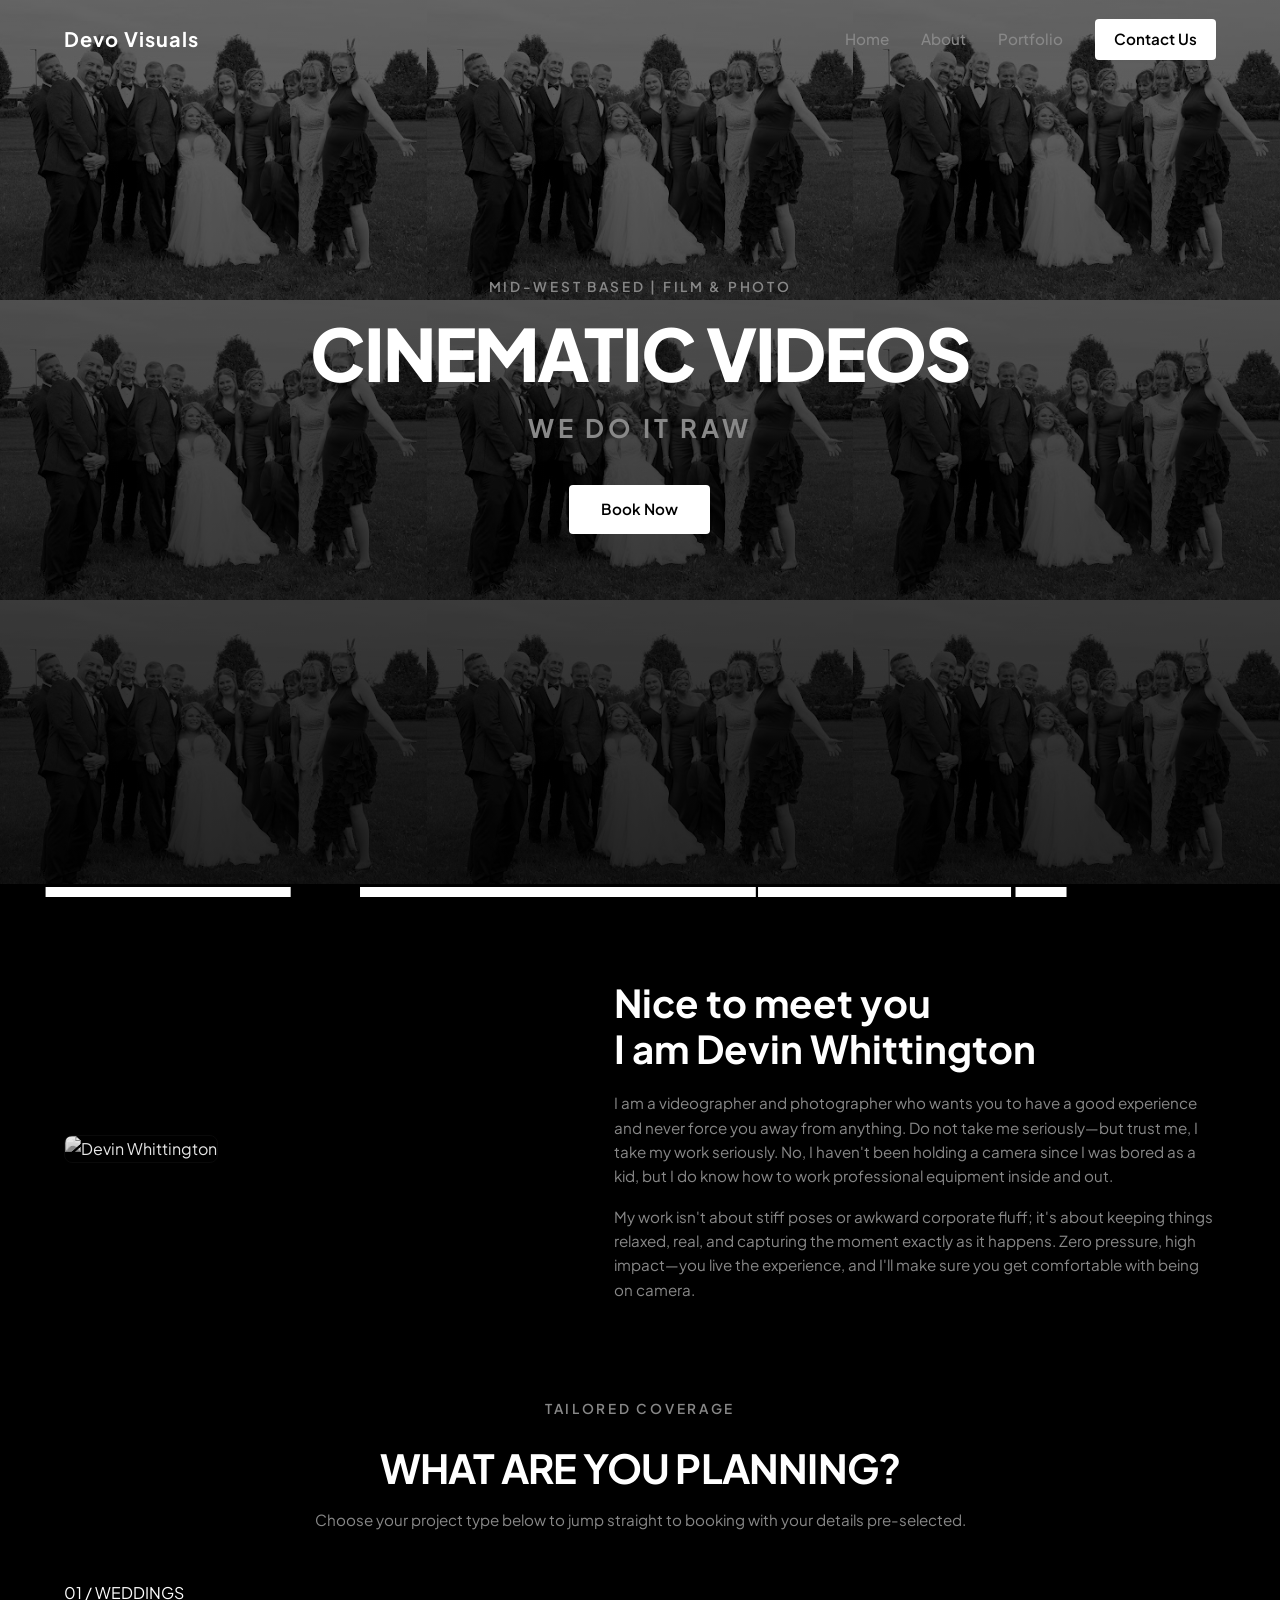
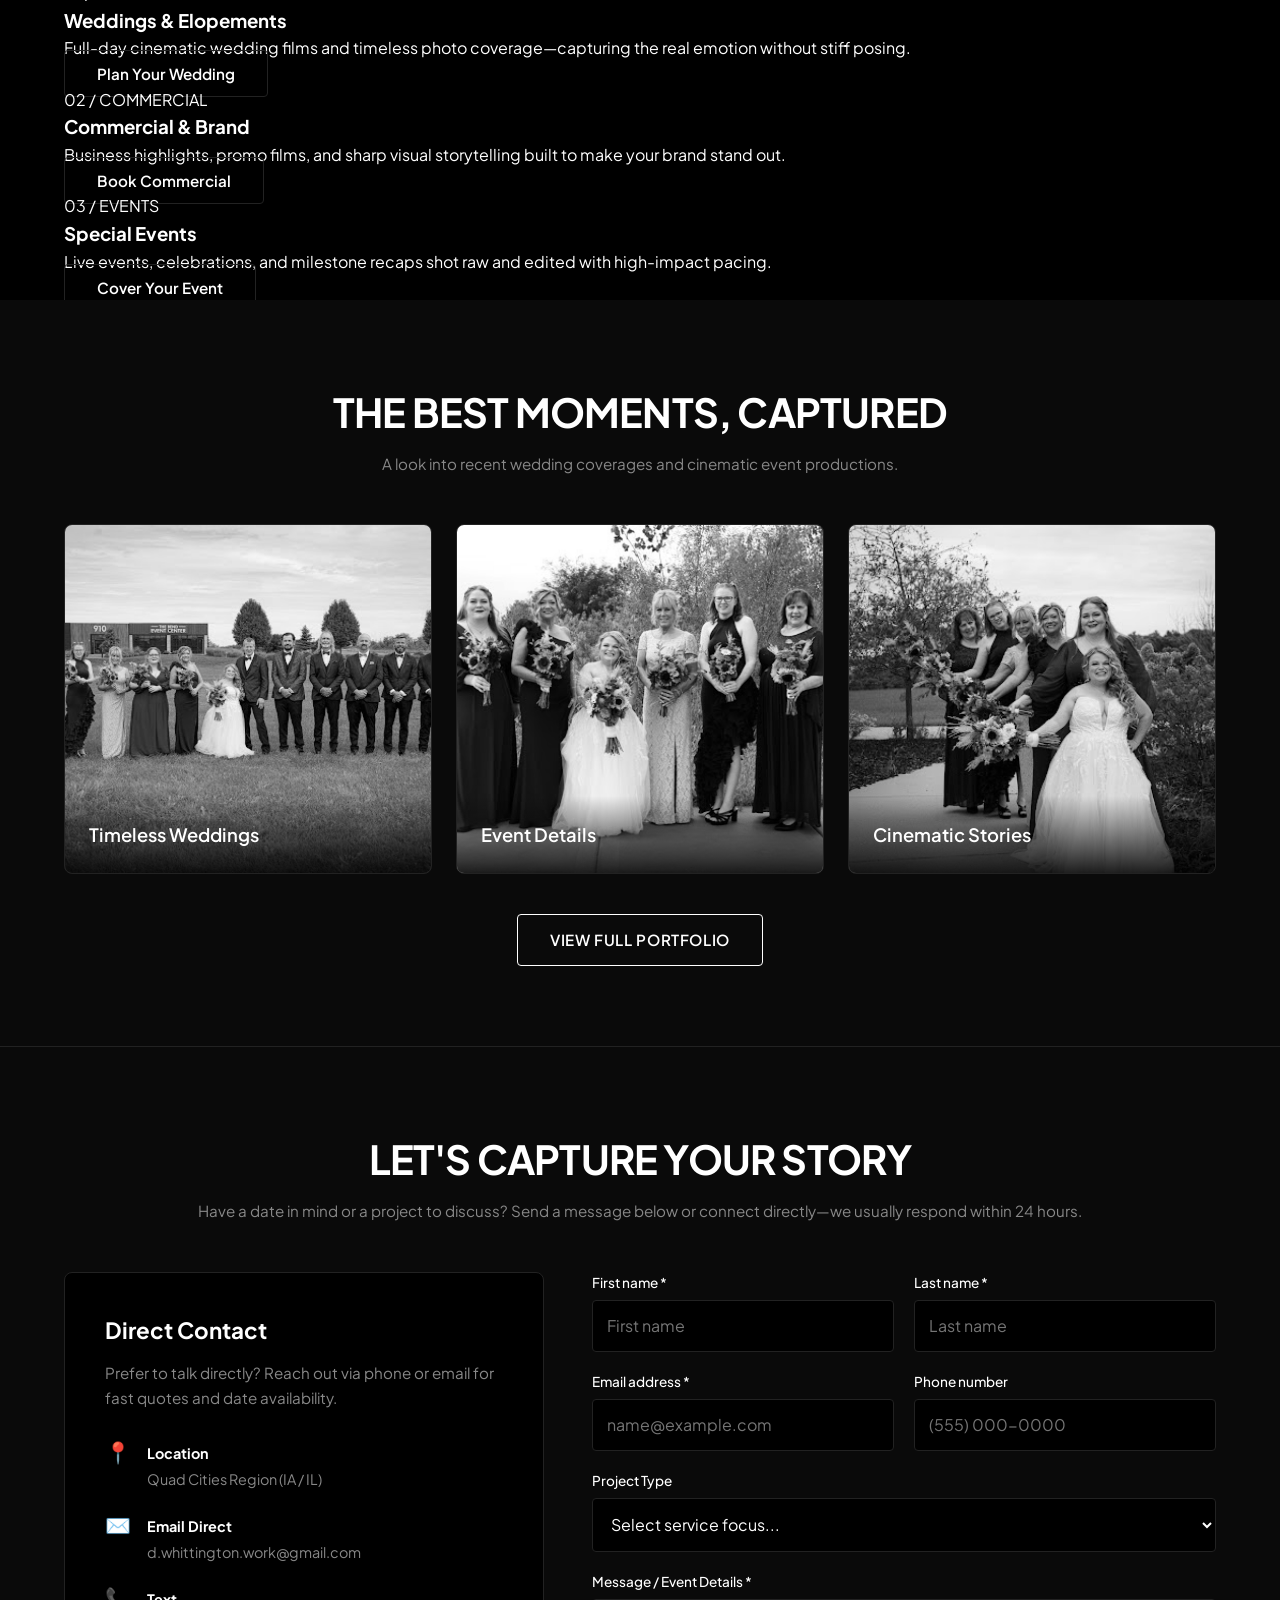
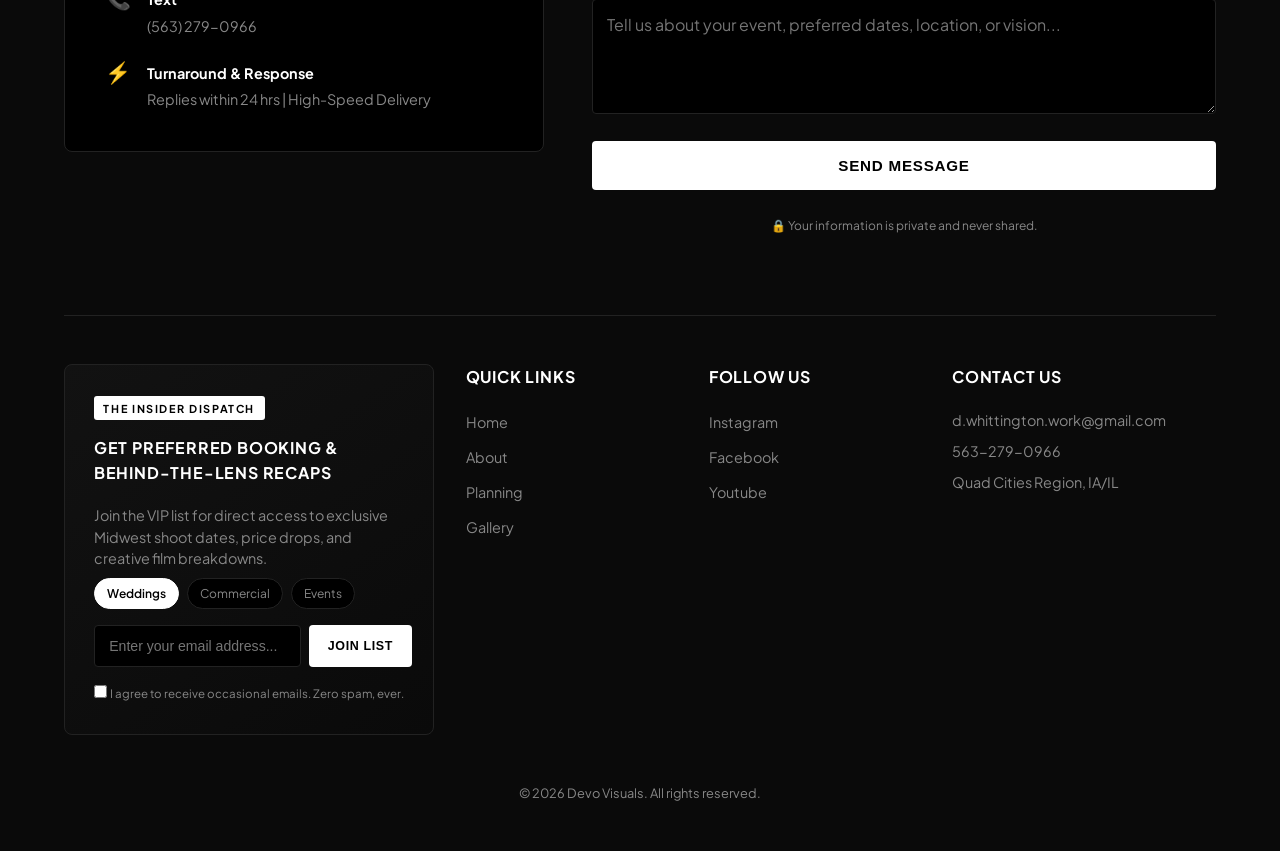
==== index.html @ ed4721a4 "Revise navigation, add planning section, and clean up Updated navigation links and added a new plann" ====
<!DOCTYPE html>
<html lang="en">
<head>
    <meta charset="UTF-8">
    <meta name="viewport" content="width=device-width, initial-scale=1.0">
    <title>Devo Visuals | Professional Photography & Videography</title>
    <link rel="stylesheet" href="style.css">
    <link rel="preconnect" href="https://fonts.googleapis.com">
    <link rel="preconnect" href="https://fonts.gstatic.com" crossorigin>
    <link href="https://fonts.googleapis.com/css2?family=Plus+Jakarta+Sans:wght@300;400;500;600;700;800&display=swap" rel="stylesheet">
</head>
<body>

    <!-- Header / Navigation -->
    <header class="site-header">
        <div class="container nav-container">
            <a href="#home" class="logo">Devo Visuals</a>

            <!-- Mobile Menu Toggle Button -->
            <button class="menu-toggle" id="menu-toggle" aria-label="Toggle Navigation Menu">
                <span class="bar"></span>
                <span class="bar"></span>
                <span class="bar"></span>
            </button>

            <!-- Navigation Links -->
            <nav class="nav-links" id="nav-menu">
                <a href="#home" class="nav-item">Home</a>
                <a href="#about" class="nav-item">About</a>
                <a href="portfolio" class="nav-item">Portfolio</a>
                <a href="#contact-form" class="btn-cta nav-item">Contact Us</a>
            </nav>
        </div>
    </header>

    <!-- Hero Section -->
    <section id="home" class="hero">
        <!-- 9-photo grid background (desktop). Mobile shows a single photo. -->
        <div class="hero-grid" aria-hidden="true">
            <div class="hero-tile"></div>
            <div class="hero-tile"></div>
            <div class="hero-tile"></div>
            <div class="hero-tile"></div>
            <div class="hero-tile"></div>
            <div class="hero-tile"></div>
            <div class="hero-tile"></div>
            <div class="hero-tile"></div>
            <div class="hero-tile"></div>
        </div>

        <div class="container hero-content">
            <span class="sub-heading">Mid-West Based | Film & Photo</span>
            <h1>Cinematic Videos</h1>
            <h3>WE DO IT RAW</h3>
            <div class="hero-buttons">
                <a href="#contact-form" class="btn btn-primary">Book Now</a>
            </div>
        </div>
    </section>

    <!-- About Section -->
    <section id="about" class="about-section">
        <div class="glitch-bars" id="glitch-bars" aria-hidden="true"></div>
        <div class="container about-grid">
            <div class="about-img-wrapper">
                <img src="pic" alt="Devin Whittington" class="about-photo">
            </div>
            <div class="about-text">
                <h2>Nice to meet you<br>I am Devin Whittington</h2>
                <p>I am a videographer and photographer who wants you to have a good experience and never force you away from anything. Do not take me seriously—but trust me, I take my work seriously. No, I haven't been holding a camera since I was bored as a kid, but I do know how to work professional equipment inside and out.</p>
                <p>My work isn't about stiff poses or awkward corporate fluff; it's about keeping things relaxed, real, and capturing the moment exactly as it happens. Zero pressure, high impact—you live the experience, and I'll make sure you get comfortable with being on camera.</p>
            </div>
        </div>
    </section>

    <!-- What Are You Planning Section -->
    <section id="planning" class="planning-section">
        <div class="container">
            <div class="section-header">
                <span class="sub-heading">Tailored Coverage</span>
                <h2>What Are You Planning?</h2>
                <p>Choose your project type below to jump straight to booking with your details pre-selected.</p>
            </div>

            <div class="planning-grid">
                <div class="planning-card">
                    <span class="planning-tag">01 / WEDDINGS</span>
                    <h3>Weddings &amp; Elopements</h3>
                    <p>Full-day cinematic wedding films and timeless photo coverage—capturing the real emotion without stiff posing.</p>
                    <a href="#contact-form" class="btn btn-secondary planning-btn" data-project="wedding">Plan Your Wedding</a>
                </div>

                <div class="planning-card">
                    <span class="planning-tag">02 / COMMERCIAL</span>
                    <h3>Commercial &amp; Brand</h3>
                    <p>Business highlights, promo films, and sharp visual storytelling built to make your brand stand out.</p>
                    <a href="#contact-form" class="btn btn-secondary planning-btn" data-project="commercial">Book Commercial</a>
                </div>

                <div class="planning-card">
                    <span class="planning-tag">03 / EVENTS</span>
                    <h3>Special Events</h3>
                    <p>Live events, celebrations, and milestone recaps shot raw and edited with high-impact pacing.</p>
                    <a href="#contact-form" class="btn btn-secondary planning-btn" data-project="event">Cover Your Event</a>
                </div>
            </div>
        </div>
    </section>

    <!-- Portfolio Gallery Section -->
    <section id="portfolio" class="portfolio-section">
        <div class="container">
            <div class="section-header">
                <h2>The Best Moments, Captured</h2>
                <p>A look into recent wedding coverages and cinematic event productions.</p>
            </div>
            <div class="gallery-grid">
                <div class="gallery-item">
                    <img src="2.jpg" alt="Wedding couple portrait">
                    <div class="gallery-overlay">
                        <h3>Timeless Weddings</h3>
                    </div>
                </div>
                <div class="gallery-item">
                    <img src="3.jpg" alt="Wedding celebration">
                    <div class="gallery-overlay">
                        <h3>Event Details</h3>
                    </div>
                </div>
                <div class="gallery-item">
                    <img src="5.jpg" alt="Bride and groom moments">
                    <div class="gallery-overlay">
                        <h3>Cinematic Stories</h3>
                    </div>
                </div>
            </div>
            <div class="portfolio-cta">
                <a href="portfolio" class="btn btn-secondary">View Full Portfolio</a>
            </div>
        </div>
    </section>

    <!-- Contact & Footer Section -->
    <footer id="contact" class="site-footer">
        <div class="container">
            <div class="section-header">
                <h2>Let's Capture Your Story</h2>
                <p>Have a date in mind or a project to discuss? Send a message below or connect directly—we usually respond within 24 hours.</p>
            </div>

            <div class="contact-wrapper">
                <!-- Direct Contact & Trust Info Card -->
                <div class="contact-info-card">
                    <h3>Direct Contact</h3>
                    <p class="info-intro">Prefer to talk directly? Reach out via phone or email for fast quotes and date availability.</p>

                    <div class="info-items">
                        <div class="info-item">
                            <span class="info-icon">📍</span>
                            <div>
                                <strong>Location</strong>
                                <p>Quad Cities Region (IA / IL)</p>
                            </div>
                        </div>
                        <div class="info-item">
                            <span class="info-icon">✉️</span>
                            <div>
                                <strong>Email Direct</strong>
                                <p><a href="mailto:d.whittington.work@gmail.com">d.whittington.work@gmail.com</a></p>
                            </div>
                        </div>
                        <div class="info-item">
                            <span class="info-icon">📞</span>
                            <div>
                                <strong>Text</strong>
                                <p><a href="tel:5632790966">(563) 279-0966</a></p>
                            </div>
                        </div>
                        <div class="info-item">
                            <span class="info-icon">⚡</span>
                            <div>
                                <strong>Turnaround & Response</strong>
                                <p>Replies within 24 hrs | High-Speed Delivery</p>
                            </div>
                        </div>
                    </div>
                </div>

                <!-- Main Contact Form Container -->
                <div class="form-container" id="contact-form">
                    <form id="devo-contact-form" class="contact-form" action="https://api.web3forms.com/submit" method="POST">
                        <input type="hidden" name="access_key" value="eff25463-9958-424f-9253-eb5499c2bd37">
                        <input type="hidden" name="subject" value="New Inquiry from Devo Visuals Website">

                        <div class="form-row">
                            <div class="form-group">
                                <label for="firstname">First name *</label>
                                <input type="text" id="firstname" name="first_name" placeholder="First name" required>
                            </div>
                            <div class="form-group">
                                <label for="lastname">Last name *</label>
                                <input type="text" id="lastname" name="last_name" placeholder="Last name" required>
                            </div>
                        </div>

                        <div class="form-row">
                            <div class="form-group">
                                <label for="email">Email address *</label>
                                <input type="email" id="email" name="email" placeholder="name@example.com" required>
                            </div>
                            <div class="form-group">
                                <label for="phone">Phone number</label>
                                <input type="tel" id="phone" name="phone" placeholder="(555) 000-0000">
                            </div>
                        </div>

                        <div class="form-group">
                            <label for="project-type">Project Type</label>
                            <select id="project-type" name="project_type" class="form-select">
                                <option value="" disabled selected>Select service focus...</option>
                                <option value="wedding">Wedding Videography / Photography</option>
                                <option value="commercial">Commercial / Business Highlight</option>
                                <option value="event">Special Event Coverage</option>
                                <option value="other">Other Inquiry</option>
                            </select>
                        </div>

                        <div class="form-group">
                            <label for="message">Message / Event Details *</label>
                            <textarea id="message" name="message" rows="4" placeholder="Tell us about your event, preferred dates, location, or vision..." required></textarea>
                        </div>

                        <button type="submit" id="submit-btn" class="btn btn-submit">Send Message</button>
                        <p class="form-privacy-note">🔒 Your information is private and never shared.</p>
                    </form>

                    <!-- Custom Thank You Card (Initially Hidden) -->
                    <div id="thank-you-card" class="thank-you-card" style="display: none;">
                        <div class="thank-you-badge">RECEIVED</div>
                        <h3>Message Sent Directly to Devin!</h3>
                        <p>Appreciate you reaching out. I take my work seriously—I'll review your details and get back to you within 24 hours.</p>
                    </div>
                </div>
            </div>

            <!-- Original Footer Layout -->
            <div class="footer-bottom-grid">
                <div class="footer-col newsletter-col">
                    <div class="newsletter-badge">THE INSIDER DISPATCH</div>
                    <h3>Get Preferred Booking & Behind-the-Lens Recaps</h3>
                    <p class="newsletter-desc">Join the VIP list for direct access to exclusive Midwest shoot dates, price drops, and creative film breakdowns.</p>

                    <form class="newsletter-form" onsubmit="event.preventDefault(); alert('Welcome to the VIP list!');">
                        <div class="interest-tags">
                            <label class="tag-chip">
                                <input type="checkbox" name="interest" value="weddings" checked>
                                <span>Weddings</span>
                            </label>
                            <label class="tag-chip">
                                <input type="checkbox" name="interest" value="commercial">
                                <span>Commercial</span>
                            </label>
                            <label class="tag-chip">
                                <input type="checkbox" name="interest" value="events">
                                <span>Events</span>
                            </label>
                        </div>

                        <div class="input-with-button">
                            <input type="email" placeholder="Enter your email address..." required>
                            <button type="submit" class="btn-sub">JOIN LIST</button>
                        </div>

                        <label class="checkbox-label privacy-consent">
                            <input type="checkbox" required>
                            <span>I agree to receive occasional emails. Zero spam, ever.</span>
                        </label>
                    </form>
                </div>

                <div class="footer-col">
                    <h3>Quick Links</h3>
                    <ul>
                        <li><a href="#home">Home</a></li>
                        <li><a href="#about">About</a></li>
                        <li><a href="#planning">Planning</a></li>
                        <li><a href="portfolio">Gallery</a></li>
                    </ul>
                </div>

                <div class="footer-col">
                    <h3>FOLLOW US</h3>
                    <ul>
                        <li><a href="https://www.instagram.com/devovisuals" target="_blank" rel="noopener">Instagram</a></li>
                        <li><a href="https://www.facebook.com/devovisuals" target="_blank" rel="noopener">Facebook</a></li>
                        <li><a href="https://youtube.com/@devovisuals" target="_blank" rel="noopener">Youtube</a></li>
                    </ul>
                </div>

                <div class="footer-col">
                    <h3>CONTACT US</h3>
                    <p>d.whittington.work@gmail.com</p>
                    <p>563-279-0966</p>
                    <p>Quad Cities Region, IA/IL</p>
                </div>
            </div>

            <p class="copyright">&copy; 2026 Devo Visuals. All rights reserved.</p>
        </div>
    </footer>

    <!-- Site Scripts -->
    <script>
        // Mobile Navigation Toggle
        const menuToggle = document.getElementById('menu-toggle');
        const navMenu = document.getElementById('nav-menu');

        if (menuToggle && navMenu) {
            menuToggle.addEventListener('click', () => {
                menuToggle.classList.toggle('active');
                navMenu.classList.toggle('active');
            });

            // Close the menu whenever a nav link is tapped
            navMenu.querySelectorAll('a').forEach(link => {
                link.addEventListener('click', () => {
                    menuToggle.classList.remove('active');
                    navMenu.classList.remove('active');
                });
            });
        }

        // Center the section when any in-page anchor button/link (except #home) is clicked
        document.querySelectorAll('a[href^="#"]').forEach(link => {
            const href = link.getAttribute('href');
            if (href === '#home' || href === '#') {
                link.addEventListener('click', (e) => {
                    e.preventDefault();
                    window.scrollTo({ top: 0, behavior: 'smooth' });
                });
            } else {
                link.addEventListener('click', (e) => {
                    const target = document.getElementById(href.slice(1));
                    if (!target) return;
                    e.preventDefault();

                    // Pre-select project type if clicked from a "What Are You Planning?" button
                    const projectType = link.dataset.project;
                    const projectSelect = document.getElementById('project-type');
                    if (projectType && projectSelect) {
                        projectSelect.value = projectType;
                    }

                    target.scrollIntoView({
                        behavior: 'smooth',
                        block: 'center'
                    });
                });
            }
        });

        // Arriving from another page: center target hash if present, otherwise start at top
        window.addEventListener('load', () => {
            const id = window.location.hash.slice(1);
            if (id) {
                const target = document.getElementById(id);
                if (target) {
                    target.scrollIntoView({ block: 'center', behavior: 'instant' });
                }
            } else {
                window.scrollTo(0, 0);
            }
        });

        // Scroll effect: glitch bars slide + hero text drifts and fades
        const glitchBars = document.getElementById('glitch-bars');
        const heroContent = document.querySelector('.hero-content');
        if (glitchBars) {
            const bars = [];
            for (let row = 0; row < 1; row++) {
                for (let i = 0; i < 14; i++) {
                    const bar = document.createElement('span');
                    bar.style.top = (row * 16 + 3) + 'px';
                    bar.style.width = (3 + Math.random() * 12) + '%';
                    bar.dataset.base = Math.random();
                    bar.dataset.speed = ((Math.random() * 1.2 + 0.3) * (row % 2 ? -1 : 1)).toFixed(2);
                    glitchBars.appendChild(bar);
                    bars.push(bar);
                }
            }
            const updateScrollEffect = () => {
                const w = glitchBars.offsetWidth;
                const y = window.scrollY;
                bars.forEach(bar => {
                    const x = ((bar.dataset.base * w + y * bar.dataset.speed) % w + w) % w;
                    bar.style.transform = 'translateX(' + x + 'px)';
                });
                if (heroContent) {
                    const p = Math.min(y / window.innerHeight, 1);
                    heroContent.style.transform = 'translateY(' + (y * 0.3) + 'px)';
                    heroContent.style.opacity = 1 - p * 0.9;
                }
            };
            updateScrollEffect();
            window.addEventListener('scroll', updateScrollEffect, { passive: true });
            window.addEventListener('resize', updateScrollEffect);
        }

        // Contact Form AJAX Submission
        const contactForm = document.getElementById('devo-contact-form');
        const thankYouCard = document.getElementById('thank-you-card');
        const submitBtn = document.getElementById('submit-btn');

        if (contactForm) {
            contactForm.addEventListener('submit', async function(e) {
                e.preventDefault();
                submitBtn.disabled = true;
                submitBtn.innerText = 'SENDING...';

                const formData = new FormData(contactForm);

                try {
                    const response = await fetch(contactForm.action, {
                        method: 'POST',
                        body: formData
                    });
                    const result = await response.json();

                    if (result.success) {
                        contactForm.style.display = 'none';
                        thankYouCard.style.display = 'block';
                    } else {
                        alert('Something went wrong. Please try again!');
                        submitBtn.disabled = false;
                        submitBtn.innerText = 'Send Message';
                    }
                } catch (error) {
                    alert('Connection error. Please try again!');
                    submitBtn.disabled = false;
                    submitBtn.innerText = 'Send Message';
                }
            });
        }
    </script>
</body>
</html>
---- style.css ----
/* CSS Reset & Fixes */
* {
    margin: 0;
    padding: 0;
    box-sizing: border-box;
}

:root {
    --bg-dark: #000000;
    --bg-card: #0a0a0a;
    --text-main: #ffffff;
    --text-muted: #888888;
    --accent: #ffffff;
    --accent-hover: #cccccc;
    --border: #222222;
    --transition: all 0.3s ease;
}

html {
    scroll-behavior: smooth;
    -webkit-text-size-adjust: 100%;
}

body {
    font-family: 'Plus Jakarta Sans', sans-serif;
    background-color: var(--bg-dark);
    color: var(--text-main);
    line-height: 1.6;
    overflow-x: hidden;
}

.container {
    max-width: 1200px;
    margin: 0 auto;
    padding: 0 1.5rem;
}

/* Header & Mobile Nav */
.site-header {
    position: fixed;
    top: 0;
    left: 0;
    width: 100%;
    background-color: transparent;
    backdrop-filter: none;
    border-bottom: none;
    z-index: 1000;
    padding: 1.2rem 0;
}

.nav-container {
    display: flex;
    justify-content: space-between;
    align-items: center;
}

.logo {
    font-size: 1.25rem;
    font-weight: 700;
    color: var(--text-main);
    text-decoration: none;
    letter-spacing: 0.05em;
    z-index: 1001;
}

.nav-links {
    display: flex;
    align-items: center;
    gap: 2rem;
}

.nav-links a {
    color: var(--text-muted);
    text-decoration: none;
    font-size: 0.95rem;
    font-weight: 500;
    transition: var(--transition);
}

.nav-links a:hover {
    color: var(--text-main);
}

.btn-cta {
    background-color: var(--text-main);
    color: var(--bg-dark) !important;
    padding: 0.5rem 1.2rem;
    border-radius: 4px;
    font-weight: 600 !important;
    text-align: center;
}

.btn-cta:hover {
    background-color: var(--accent-hover);
}

/* Hamburger Menu Button */
.menu-toggle {
    display: none;
    flex-direction: column;
    justify-content: space-between;
    width: 30px;
    height: 21px;
    background: transparent;
    border: none;
    cursor: pointer;
    z-index: 1001;
    padding: 0;
}

.menu-toggle .bar {
    height: 3px;
    width: 100%;
    background-color: var(--text-main);
    border-radius: 2px;
    transition: var(--transition);
}

.menu-toggle.active .bar:nth-child(1) {
    transform: translateY(9px) rotate(45deg);
}

.menu-toggle.active .bar:nth-child(2) {
    opacity: 0;
}

.menu-toggle.active .bar:nth-child(3) {
    transform: translateY(-9px) rotate(-45deg);
}

/* Hero Section */
.hero {
    position: relative;
    min-height: 100vh;
    display: flex;
    align-items: center;
    text-align: center;
    padding: 5rem 0 calc(5rem + 10vh) 0; /* centers the text, nudged a little above the middle */
    background-color: var(--bg-dark);
    overflow: hidden;
}

/* 3x3 grid of photos behind the hero text */
.hero-grid {
    position: absolute;
    inset: 0;
    display: grid;
    grid-template-columns: repeat(3, 1fr);
    grid-template-rows: repeat(3, 1fr);
    z-index: 0;
}

.hero-tile {
    background: url('4.jpg') no-repeat center center / cover;
    filter: grayscale(100%);
}

/* Dark overlay so the text stays readable */
.hero::after {
    content: "";
    position: absolute;
    inset: 0;
    background: linear-gradient(rgba(0,0,0,0.6), rgba(0,0,0,0.85));
    z-index: 1;
}

.hero-content {
    position: relative;
    z-index: 2;
    max-width: 800px;
    margin: 0 auto;
}

.sub-heading {
    text-transform: uppercase;
    font-size: 0.85rem;
    letter-spacing: 0.2em;
    color: var(--text-muted);
    font-weight: 600;
    margin-bottom: 1rem;
    display: block;
}

.hero h1 {
    font-size: clamp(2.8rem, 6.5vw, 4.5rem);
    font-weight: 800;
    margin-bottom: 1rem;
    letter-spacing: -0.03em;
    text-transform: uppercase;
    line-height: 1.1;
    color: var(--text-main);
}

.hero h3 {
    font-size: clamp(1.2rem, 3vw, 1.6rem);
    font-weight: 700;
    letter-spacing: 0.15em;
    color: var(--text-muted);
    margin-bottom: 2.2rem;
    text-transform: uppercase;
}

.hero-buttons {
    display: flex;
    justify-content: center;
    gap: 1rem;
    flex-wrap: wrap;
}

/* Buttons */
.btn {
    padding: 0.8rem 2rem;
    border-radius: 4px;
    font-weight: 600;
    text-decoration: none;
    transition: var(--transition);
    cursor: pointer;
    border: none;
    font-size: 0.95rem;
}

.btn-primary {
    background-color: var(--accent);
    color: var(--bg-dark);
}

.btn-primary:hover {
    background-color: var(--accent-hover);
}

.btn-secondary {
    border: 1px solid var(--border);
    color: var(--text-main);
    background: transparent;
}

.btn-secondary:hover {
    border-color: var(--text-main);
}

/* About Section Photo Styling */
.about-section {
    padding: 5rem 0;
    background-color: var(--bg-dark);
}

.about-grid {
    display: grid;
    grid-template-columns: 1fr 1.2fr;
    gap: 3rem;
    align-items: center;
}

.about-photo {
    width: 100%;
    height: 100%;
    max-height: 450px;
    object-fit: cover;
    border-radius: 8px;
    border: 1px solid var(--border);
    filter: grayscale(100%) contrast(125%) brightness(90%);
    transition: var(--transition);
}

.about-photo:hover {
    filter: grayscale(100%) contrast(130%) brightness(100%);
}

.about-text h2 {
    font-size: clamp(1.8rem, 3.5vw, 2.4rem);
    font-weight: 700;
    margin-bottom: 1.2rem;
    line-height: 1.2;
}

.about-text p {
    color: var(--text-muted);
    margin-bottom: 1rem;
    font-size: 0.95rem;
}

/* Portfolio Section */
.portfolio-section {
    padding: 5rem 0;
    background-color: var(--bg-card);
}

.section-header {
    text-align: center;
    margin-bottom: 3rem;
}

.section-header h2 {
    font-size: clamp(1.8rem, 4vw, 2.5rem);
    font-weight: 700;
    margin-bottom: 0.5rem;
    text-transform: uppercase;
    letter-spacing: -0.02em;
}

.section-header p {
    color: var(--text-muted);
    font-size: 0.95rem;
}

.gallery-grid {
    display: grid;
    grid-template-columns: repeat(auto-fit, minmax(280px, 1fr));
    gap: 1.5rem;
}

.gallery-item {
    position: relative;
    border-radius: 8px;
    overflow: hidden;
    height: 350px;
    border: 1px solid var(--border);
}

.gallery-item img {
    width: 100%;
    height: 100%;
    object-fit: cover;
    transition: transform 0.5s ease;
    filter: grayscale(100%);
}

.gallery-item:hover img {
    transform: scale(1.05);
    filter: grayscale(0%);
}

.gallery-overlay {
    position: absolute;
    bottom: 0;
    left: 0;
    width: 100%;
    padding: 1.5rem;
    background: linear-gradient(transparent, rgba(0,0,0,0.85));
}

.gallery-overlay h3 {
    font-size: 1.15rem;
    font-weight: 600;
}

.portfolio-cta {
    text-align: center;
    margin-top: 2.5rem;
}

.portfolio-cta .btn {
    display: inline-block;
    letter-spacing: 0.04em;
    text-transform: uppercase;
}

.portfolio-cta .btn-secondary {
    border-color: var(--text-main); /* visible outline (the default was almost black) */
}

.portfolio-cta .btn-secondary:hover {
    transform: translateY(-2px);
    background-color: var(--text-main);
    color: var(--bg-dark);
}

/* Contact & Footer Section */
.site-footer {
    padding: 5rem 0 3rem 0;
    background-color: var(--bg-card);
    border-top: 1px solid var(--border);
}

.contact-wrapper {
    display: grid;
    grid-template-columns: 1fr 1.3fr;
    gap: 3rem;
    margin-bottom: 5rem;
    align-items: start;
}

.contact-info-card {
    background-color: var(--bg-dark);
    border: 1px solid var(--border);
    padding: 2.5rem;
    border-radius: 8px;
}

.contact-info-card h3 {
    font-size: 1.4rem;
    margin-bottom: 0.8rem;
    color: var(--text-main);
}

.info-intro {
    color: var(--text-muted);
    font-size: 0.95rem;
    margin-bottom: 2rem;
}

.info-items {
    display: flex;
    flex-direction: column;
    gap: 1.5rem;
}

.info-item {
    display: flex;
    align-items: flex-start;
    gap: 1rem;
}

.info-icon {
    font-size: 1.3rem;
    line-height: 1;
}

.info-item strong {
    display: block;
    font-size: 0.9rem;
    color: var(--text-main);
    margin-bottom: 0.2rem;
}

.info-item p, .info-item a {
    font-size: 0.9rem;
    color: var(--text-muted);
    text-decoration: none;
    transition: var(--transition);
}

.info-item a:hover {
    color: var(--text-main);
}

/* Contact Form */
.form-container {
    scroll-margin-top: 90px; /* keeps the fixed header from covering the form when Book Now is clicked */
}

.contact-form {
    display: flex;
    flex-direction: column;
    gap: 1.2rem;
}

.form-row {
    display: grid;
    grid-template-columns: 1fr 1fr;
    gap: 1.2rem;
}

.form-group {
    display: flex;
    flex-direction: column;
    gap: 0.4rem;
}

.form-group label {
    font-size: 0.85rem;
    color: var(--text-main);
    font-weight: 500;
}

.form-group input,
.form-group textarea,
.form-select {
    background-color: var(--bg-dark);
    border: 1px solid var(--border);
    padding: 0.9rem;
    border-radius: 4px;
    color: var(--text-main);
    font-family: inherit;
    font-size: 16px;
    transition: var(--transition);
}

.form-select option {
    background-color: var(--bg-card);
    color: var(--text-main);
}

.form-group input:focus,
.form-group textarea:focus,
.form-select:focus {
    outline: none;
    border-color: var(--text-main);
    box-shadow: 0 0 0 2px rgba(255, 255, 255, 0.1);
}

.btn-submit {
    background-color: var(--text-main);
    color: var(--bg-dark);
    width: 100%;
    padding: 1rem;
    font-weight: 700;
    margin-top: 0.5rem;
    text-transform: uppercase;
    letter-spacing: 0.05em;
}

.btn-submit:hover {
    background-color: var(--accent-hover);
}

.form-privacy-note {
    font-size: 0.75rem;
    color: var(--text-muted);
    text-align: center;
    margin-top: 0.4rem;
}

/* Footer Bottom Grid Layout */
.footer-bottom-grid {
    display: grid;
    grid-template-columns: repeat(auto-fit, minmax(200px, 1fr));
    gap: 2rem;
    padding-top: 3rem;
    border-top: 1px solid var(--border);
}

@media (min-width: 992px) {
    .footer-bottom-grid {
        grid-template-columns: 1.4fr 0.8fr 0.8fr 1fr;
    }
}

.footer-col h3 {
    font-size: 1rem;
    font-weight: 700;
    margin-bottom: 1.2rem;
    letter-spacing: 0.05em;
    text-transform: uppercase;
    color: var(--text-main);
}

.footer-col ul {
    list-style: none;
}

.footer-col ul li {
    margin-bottom: 0.6rem;
}

.footer-col ul li a {
    color: var(--text-muted);
    text-decoration: none;
    font-size: 0.9rem;
    transition: var(--transition);
}

.footer-col ul li a:hover {
    color: var(--text-main);
}

.footer-col p {
    color: var(--text-muted);
    font-size: 0.9rem;
    margin-bottom: 0.5rem;
}

/* Stay Connected Newsletter Column */
.newsletter-col {
    background: linear-gradient(145deg, rgba(20, 20, 20, 0.8), rgba(10, 10, 10, 0.95));
    padding: 1.8rem;
    border-radius: 8px;
    border: 1px solid var(--border);
    position: relative;
    overflow: hidden;
}

.newsletter-badge {
    display: inline-block;
    font-size: 0.68rem;
    font-weight: 700;
    letter-spacing: 0.15em;
    color: var(--bg-dark);
    background-color: var(--text-main);
    padding: 0.2rem 0.6rem;
    border-radius: 3px;
    margin-bottom: 0.9rem;
    text-transform: uppercase;
}

.newsletter-desc {
    font-size: 0.82rem;
    color: var(--text-muted);
    margin-bottom: 1.2rem;
    line-height: 1.5;
}

.interest-tags {
    display: flex;
    gap: 0.5rem;
    flex-wrap: wrap;
    margin-bottom: 1rem;
}

.tag-chip {
    cursor: pointer;
}

.tag-chip input {
    display: none;
}

.tag-chip span {
    font-size: 0.75rem;
    padding: 0.3rem 0.75rem;
    border-radius: 20px;
    border: 1px solid var(--border);
    background-color: var(--bg-dark);
    color: var(--text-muted);
    transition: var(--transition);
    display: inline-block;
}

.tag-chip input:checked + span {
    background-color: var(--text-main);
    color: var(--bg-dark);
    border-color: var(--text-main);
    font-weight: 600;
}

.input-with-button {
    display: flex;
    gap: 0.5rem;
    margin-bottom: 0.8rem;
}

.input-with-button input {
    flex: 1;
    background-color: var(--bg-dark);
    border: 1px solid var(--border);
    padding: 0.75rem 0.9rem;
    border-radius: 4px;
    color: var(--text-main);
    font-size: 0.88rem;
    transition: var(--transition);
}

.input-with-button input:focus {
    outline: none;
    border-color: var(--text-main);
}

.input-with-button .btn-sub {
    background-color: var(--text-main);
    color: var(--bg-dark);
    border: none;
    padding: 0.75rem 1.2rem;
    border-radius: 4px;
    font-weight: 700;
    font-size: 0.78rem;
    letter-spacing: 0.05em;
    cursor: pointer;
    white-space: nowrap;
    transition: var(--transition);
}

.input-with-button .btn-sub:hover {
    background-color: var(--accent-hover);
}

.privacy-consent span {
    font-size: 0.72rem;
    color: var(--text-muted);
    line-height: 1.3;
}

/* Thank You Card */
.thank-you-card {
    background-color: var(--bg-dark);
    border: 1px solid var(--border);
    padding: 3.5rem 2rem;
    border-radius: 8px;
    text-align: center;
    animation: fadeIn 0.4s ease-in-out;
}

.thank-you-badge {
    display: inline-block;
    font-size: 0.75rem;
    font-weight: 700;
    letter-spacing: 0.15em;
    color: var(--bg-dark);
    background-color: var(--text-main);
    padding: 0.25rem 0.75rem;
    border-radius: 3px;
    margin-bottom: 1.2rem;
}

.thank-you-card h3 {
    font-size: 1.8rem;
    color: var(--text-main);
    margin-bottom: 0.8rem;
    font-weight: 700;
}

.thank-you-card p {
    color: var(--text-muted);
    font-size: 1rem;
    line-height: 1.6;
    max-width: 480px;
    margin: 0 auto;
}

.copyright {
    text-align: center;
    color: var(--text-muted);
    font-size: 0.8rem;
    margin-top: 3rem;
}

@keyframes fadeIn {
    from { opacity: 0; transform: translateY(10px); }
    to { opacity: 1; transform: translateY(0); }
}

/* Mobile */
@media (max-width: 768px) {
    .menu-toggle { display: flex; }
    .nav-links {
        display: none;
        position: absolute;
        top: 100%;
        left: 0;
        width: 100%;
        background-color: var(--bg-dark);
        flex-direction: column;
        padding: 1.5rem;
        border-bottom: 1px solid var(--border);
    }
    .nav-links.active { display: flex; }
    .about-grid, .contact-wrapper { grid-template-columns: 1fr; }
    .form-row { grid-template-columns: 1fr; }

    /* On phones, show one photo instead of the 3x3 grid */
    .hero-grid {
        grid-template-columns: 1fr;
        grid-template-rows: 1fr;
    }
    .hero-tile:nth-child(n+2) { display: none; }
}

/* ===== Scroll effect: sections slide over the pinned hero ===== */
/* "clip" (not "hidden") keeps position: sticky working on phones */
body {
    overflow-x: clip;
}

.hero {
    position: sticky;
    top: 0;
    z-index: 0;
}

.about-section,
.portfolio-section,
.site-footer {
    position: relative;
    z-index: 1;
}

/* Glitch bars on the seam between the hero and About */
.glitch-bars {
    position: absolute;
    top: -16px;
    left: 0;
    width: 100%;
    height: 16px;
    background: #000;
    overflow: hidden;
    pointer-events: none;
}

.glitch-bars span {
    position: absolute;
    left: 0;
    height: 10px;
    background: #fff;
    will-change: transform;
}

@media (prefers-reduced-motion: reduce) {
    .glitch-bars { display: none; }
}

/* ===== Mobile: keep the main heading in the middle of the screen ===== */
@media (max-width: 768px) {
    .hero {
        min-height: 100vh;
        min-height: 100svh;
        padding: 0;
    }
}

/* ===== Two-path section ===== */
.path-section {
    position: relative;
    z-index: 1;
    padding: 5rem 0;
    background-color: var(--bg-dark);
}

.path-grid {
    display: grid;
    grid-template-columns: repeat(2, 1fr);
    gap: 1.5rem;
}

.path-card {
    background-color: var(--bg-card);
    border: 1px solid var(--border);
    border-radius: 8px;
    padding: 2.5rem;
    display: flex;
    flex-direction: column;
    gap: 1rem;
    transition: var(--transition);
}

.path-card:hover {
    border-color: var(--text-main);
    transform: translateY(-4px);
}

.path-label {
    font-size: 0.75rem;
    letter-spacing: 0.2em;
    color: var(--text-muted);
    font-weight: 700;
}

.path-card h3 {
    font-size: 1.6rem;
    font-weight: 700;
    line-height: 1.2;
}

.path-card p {
    color: var(--text-muted);
    font-size: 0.95rem;
}

.path-list {
    list-style: none;
    display: flex;
    flex-direction: column;
    gap: 0.4rem;
    margin-bottom: 0.8rem;
}

.path-list li {
    position: relative;
    padding-left: 1.2rem;
    font-size: 0.9rem;
}

.path-list li::before {
    content: "\2014";
    position: absolute;
    left: 0;
    color: var(--text-muted);
}

.path-actions {
    display: flex;
    gap: 0.8rem;
    flex-wrap: wrap;
    margin-top: auto;
}

.path-actions .btn {
    display: inline-block;
}

.path-actions .btn-secondary {
    border-color: var(--text-main);
}

.path-actions .btn-secondary:hover {
    background-color: var(--text-main);
    color: var(--bg-dark);
}

@media (max-width: 768px) {
    .path-grid { grid-template-columns: 1fr; }
    .path-card { padding: 2rem 1.5rem; }
}
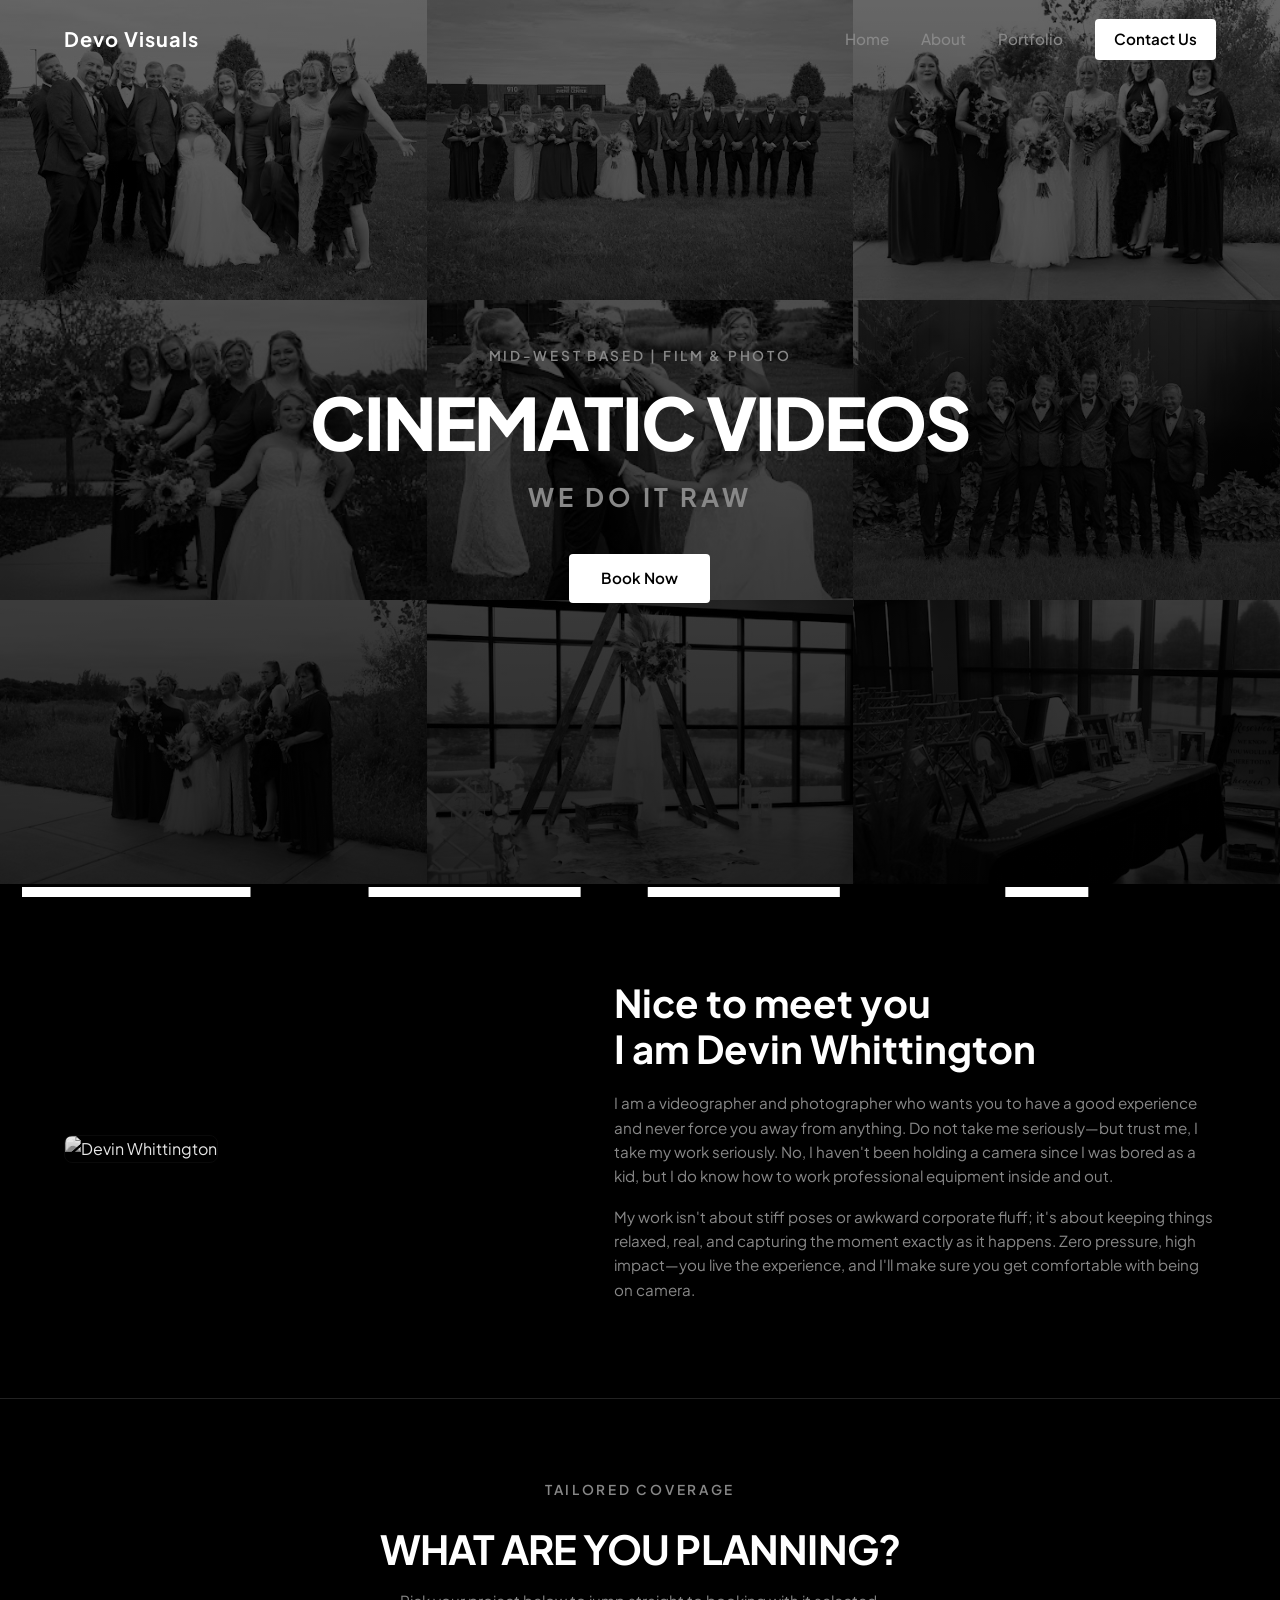
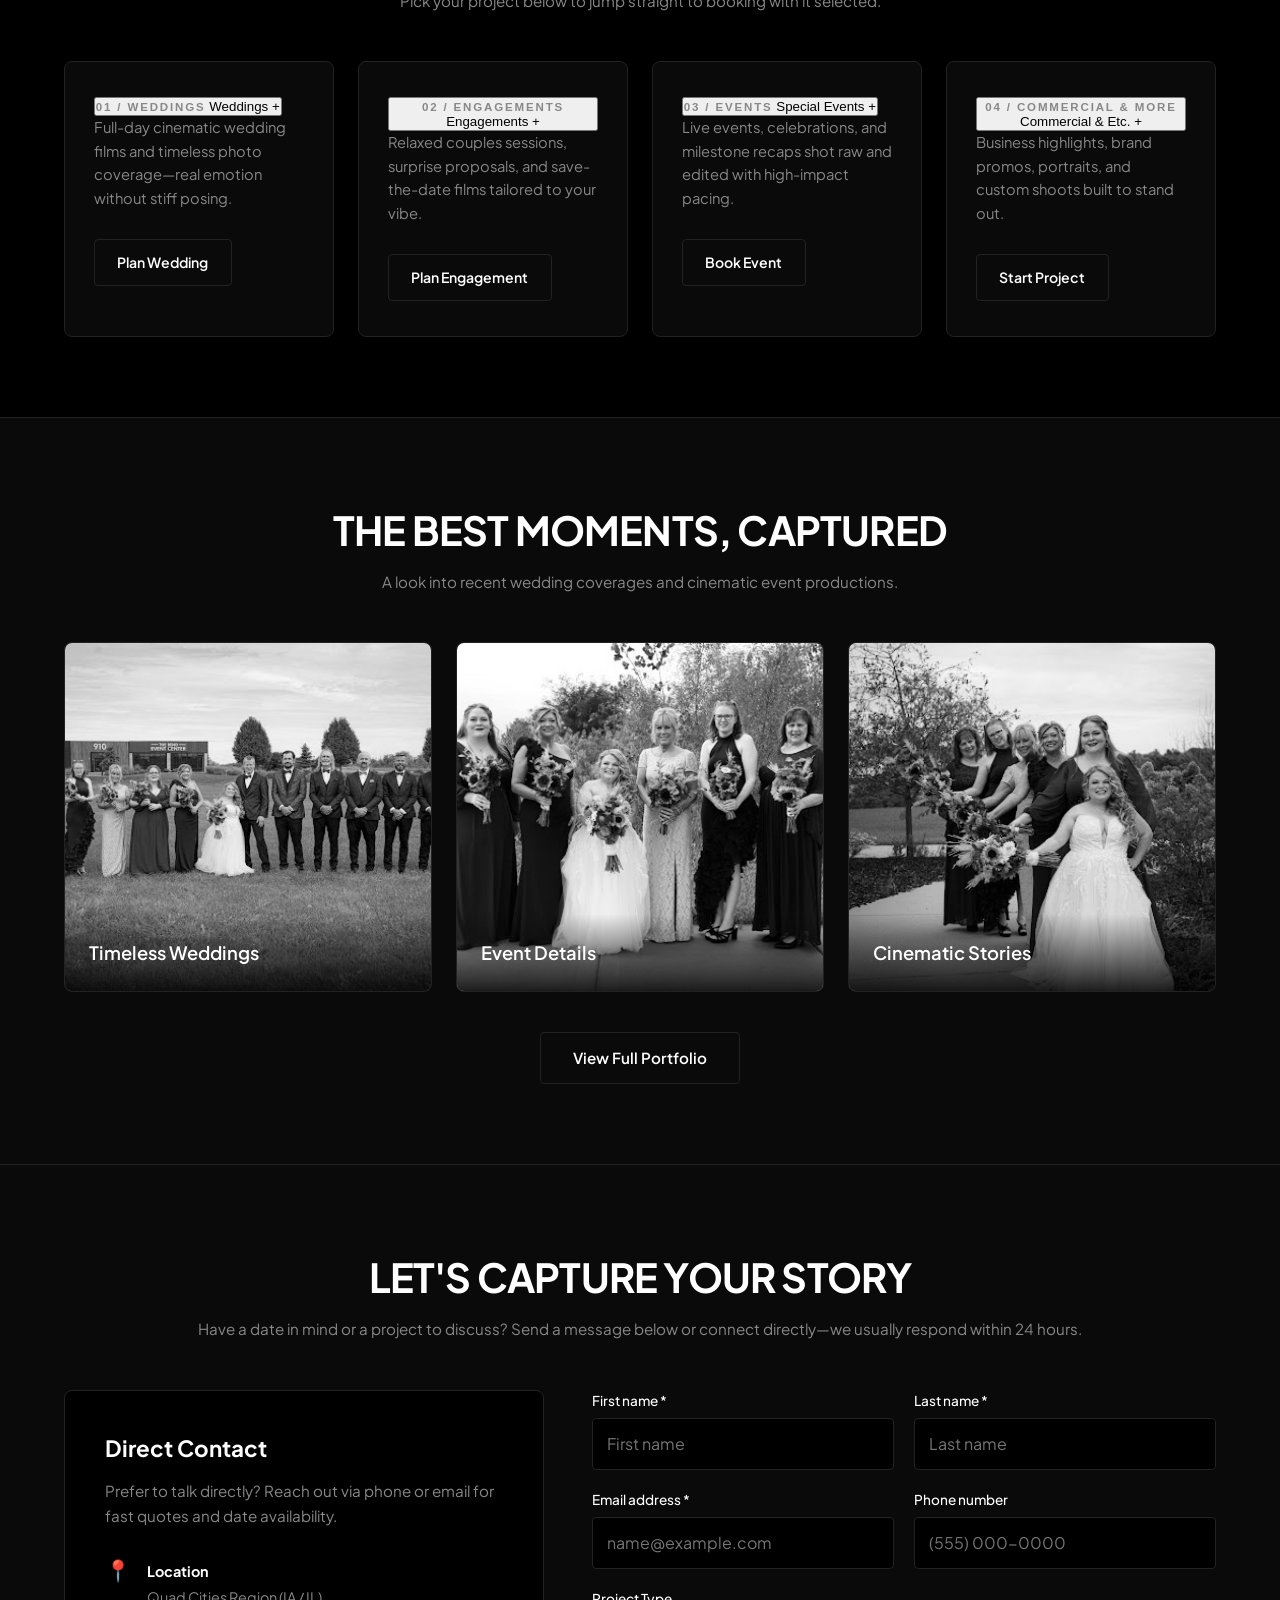
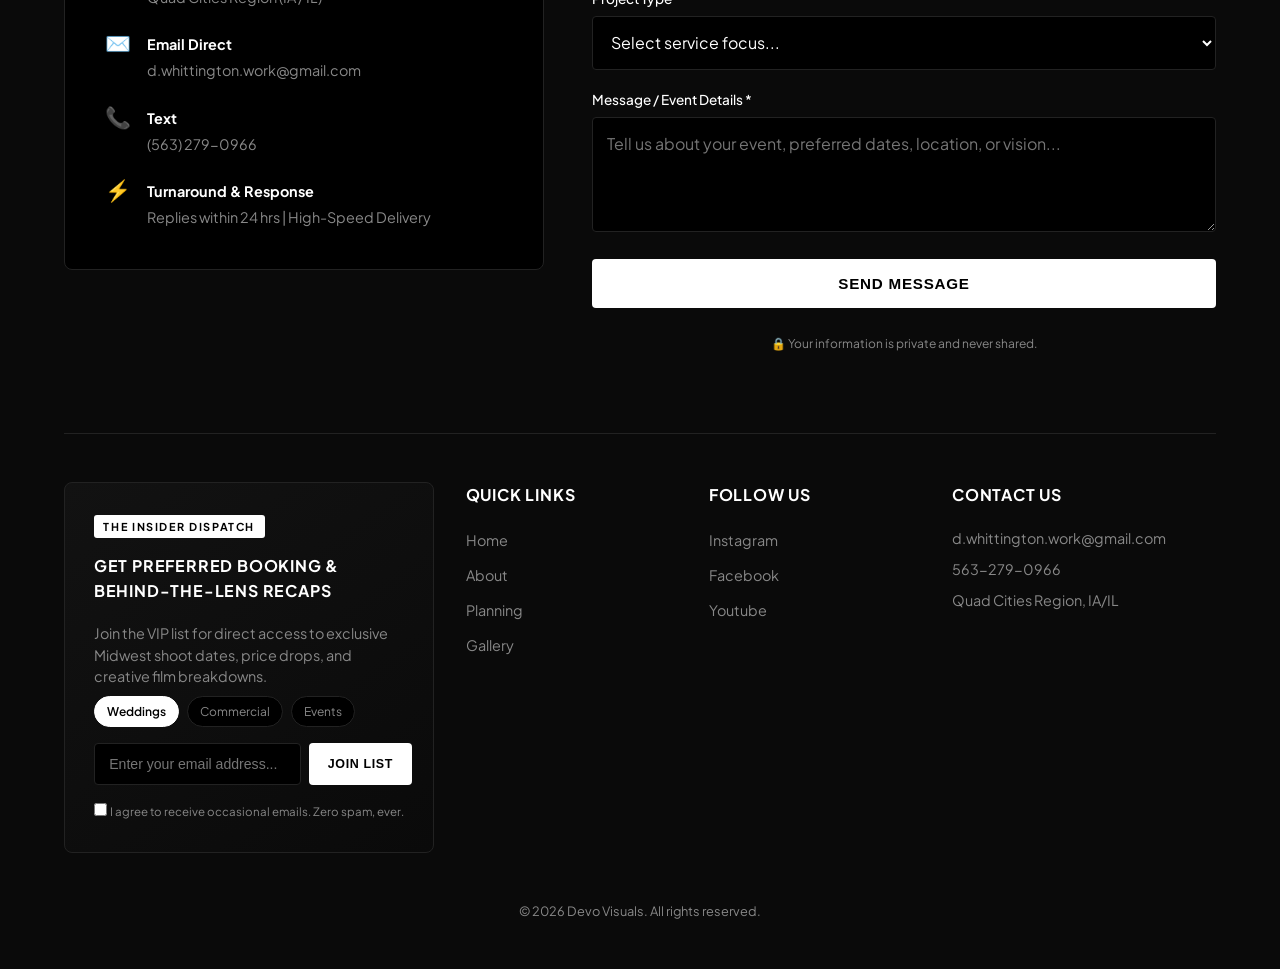
==== commit 951bafa6: "Revise project descriptions and update HTML structure" ====
--- a/index.html
+++ b/index.html
@@ -79,29 +79,64 @@
             <div class="section-header">
                 <span class="sub-heading">Tailored Coverage</span>
                 <h2>What Are You Planning?</h2>
-                <p>Choose your project type below to jump straight to booking with your details pre-selected.</p>
+                <p>Pick your project below to jump straight to booking with it selected.</p>
             </div>
 
             <div class="planning-grid">
                 <div class="planning-card">
-                    <span class="planning-tag">01 / WEDDINGS</span>
-                    <h3>Weddings &amp; Elopements</h3>
-                    <p>Full-day cinematic wedding films and timeless photo coverage—capturing the real emotion without stiff posing.</p>
-                    <a href="#contact-form" class="btn btn-secondary planning-btn" data-project="wedding">Plan Your Wedding</a>
+                    <button type="button" class="planning-toggle" aria-expanded="false">
+                        <span class="planning-header-text">
+                            <span class="planning-tag">01 / WEDDINGS</span>
+                            <span class="planning-title">Weddings</span>
+                        </span>
+                        <span class="planning-arrow" aria-hidden="true">+</span>
+                    </button>
+                    <div class="planning-body">
+                        <p>Full-day cinematic wedding films and timeless photo coverage—real emotion without stiff posing.</p>
+                        <a href="#contact-form" class="btn btn-secondary planning-btn" data-project="wedding">Plan Wedding</a>
+                    </div>
                 </div>
 
                 <div class="planning-card">
-                    <span class="planning-tag">02 / COMMERCIAL</span>
-                    <h3>Commercial &amp; Brand</h3>
-                    <p>Business highlights, promo films, and sharp visual storytelling built to make your brand stand out.</p>
-                    <a href="#contact-form" class="btn btn-secondary planning-btn" data-project="commercial">Book Commercial</a>
+                    <button type="button" class="planning-toggle" aria-expanded="false">
+                        <span class="planning-header-text">
+                            <span class="planning-tag">02 / ENGAGEMENTS</span>
+                            <span class="planning-title">Engagements</span>
+                        </span>
+                        <span class="planning-arrow" aria-hidden="true">+</span>
+                    </button>
+                    <div class="planning-body">
+                        <p>Relaxed couples sessions, surprise proposals, and save-the-date films tailored to your vibe.</p>
+                        <a href="#contact-form" class="btn btn-secondary planning-btn" data-project="engagement">Plan Engagement</a>
+                    </div>
                 </div>
 
                 <div class="planning-card">
-                    <span class="planning-tag">03 / EVENTS</span>
-                    <h3>Special Events</h3>
-                    <p>Live events, celebrations, and milestone recaps shot raw and edited with high-impact pacing.</p>
-                    <a href="#contact-form" class="btn btn-secondary planning-btn" data-project="event">Cover Your Event</a>
+                    <button type="button" class="planning-toggle" aria-expanded="false">
+                        <span class="planning-header-text">
+                            <span class="planning-tag">03 / EVENTS</span>
+                            <span class="planning-title">Special Events</span>
+                        </span>
+                        <span class="planning-arrow" aria-hidden="true">+</span>
+                    </button>
+                    <div class="planning-body">
+                        <p>Live events, celebrations, and milestone recaps shot raw and edited with high-impact pacing.</p>
+                        <a href="#contact-form" class="btn btn-secondary planning-btn" data-project="event">Book Event</a>
+                    </div>
+                </div>
+
+                <div class="planning-card">
+                    <button type="button" class="planning-toggle" aria-expanded="false">
+                        <span class="planning-header-text">
+                            <span class="planning-tag">04 / COMMERCIAL &amp; MORE</span>
+                            <span class="planning-title">Commercial &amp; Etc.</span>
+                        </span>
+                        <span class="planning-arrow" aria-hidden="true">+</span>
+                    </button>
+                    <div class="planning-body">
+                        <p>Business highlights, brand promos, portraits, and custom shoots built to stand out.</p>
+                        <a href="#contact-form" class="btn btn-secondary planning-btn" data-project="commercial">Start Project</a>
+                    </div>
                 </div>
             </div>
         </div>
@@ -219,8 +254,9 @@
                             <select id="project-type" name="project_type" class="form-select">
                                 <option value="" disabled selected>Select service focus...</option>
                                 <option value="wedding">Wedding Videography / Photography</option>
+                                <option value="engagement">Engagement / Proposal Session</option>
+                                <option value="event">Special Event Coverage</option>
                                 <option value="commercial">Commercial / Business Highlight</option>
-                                <option value="event">Special Event Coverage</option>
                                 <option value="other">Other Inquiry</option>
                             </select>
                         </div>
@@ -330,6 +366,27 @@
             });
         }
 
+        // Mobile Dropdown Toggle for "What Are You Planning?"
+        const planningCards = document.querySelectorAll('.planning-card');
+        planningCards.forEach(card => {
+            const toggleBtn = card.querySelector('.planning-toggle');
+            if (!toggleBtn) return;
+
+            toggleBtn.addEventListener('click', () => {
+                if (window.innerWidth > 768) return;
+                const isOpen = card.classList.contains('open');
+                planningCards.forEach(c => {
+                    c.classList.remove('open');
+                    const btn = c.querySelector('.planning-toggle');
+                    if (btn) btn.setAttribute('aria-expanded', 'false');
+                });
+                if (!isOpen) {
+                    card.classList.add('open');
+                    toggleBtn.setAttribute('aria-expanded', 'true');
+                }
+            });
+        });
+
         // Center the section when any in-page anchor button/link (except #home) is clicked
         document.querySelectorAll('a[href^="#"]').forEach(link => {
             const href = link.getAttribute('href');
@@ -344,7 +401,6 @@
                     if (!target) return;
                     e.preventDefault();
 
-                    // Pre-select project type if clicked from a "What Are You Planning?" button
                     const projectType = link.dataset.project;
                     const projectSelect = document.getElementById('project-type');
                     if (projectType && projectSelect) {
--- a/style.css
+++ b/style.css
@@ -135,12 +135,12 @@
     display: flex;
     align-items: center;
     text-align: center;
-    padding: 5rem 0 calc(5rem + 10vh) 0; /* centers the text, nudged a little above the middle */
+    padding: 6rem 0 3rem 0;
     background-color: var(--bg-dark);
     overflow: hidden;
 }
 
-/* 3x3 grid of photos behind the hero text */
+/* 3x3 grid of 9 different photos behind the hero text */
 .hero-grid {
     position: absolute;
     inset: 0;
@@ -151,9 +151,21 @@
 }
 
 .hero-tile {
-    background: url('4.jpg') no-repeat center center / cover;
+    background-repeat: no-repeat;
+    background-position: center center;
+    background-size: cover;
     filter: grayscale(100%);
 }
+
+.hero-tile:nth-child(1) { background-image: url('4.jpg'); }
+.hero-tile:nth-child(2) { background-image: url('2.jpg'); }
+.hero-tile:nth-child(3) { background-image: url('3.jpg'); }
+.hero-tile:nth-child(4) { background-image: url('5.jpg'); }
+.hero-tile:nth-child(5) { background-image: url('6.jpg'); }
+.hero-tile:nth-child(6) { background-image: url('7.jpg'); }
+.hero-tile:nth-child(7) { background-image: url('8.jpg'); }
+.hero-tile:nth-child(8) { background-image: url('9.jpg'); }
+.hero-tile:nth-child(9) { background-image: url('10.jpg'); }
 
 /* Dark overlay so the text stays readable */
 .hero::after {
@@ -209,6 +221,7 @@
 
 /* Buttons */
 .btn {
+    display: inline-block;
     padding: 0.8rem 2rem;
     border-radius: 4px;
     font-weight: 600;
@@ -279,10 +292,68 @@
     font-size: 0.95rem;
 }
 
+/* What Are You Planning Section */
+.planning-section {
+    padding: 5rem 0;
+    background-color: var(--bg-dark);
+    border-top: 1px solid var(--border);
+}
+
+.planning-grid {
+    display: grid;
+    grid-template-columns: repeat(auto-fit, minmax(260px, 1fr));
+    gap: 1.5rem;
+}
+
+.planning-card {
+    background-color: var(--bg-card);
+    border: 1px solid var(--border);
+    border-radius: 8px;
+    padding: 2.2rem 1.8rem;
+    display: flex;
+    flex-direction: column;
+    align-items: flex-start;
+    transition: var(--transition);
+}
+
+.planning-card:hover {
+    border-color: var(--text-main);
+    transform: translateY(-4px);
+}
+
+.planning-tag {
+    font-size: 0.72rem;
+    font-weight: 700;
+    letter-spacing: 0.16em;
+    color: var(--text-muted);
+    text-transform: uppercase;
+    margin-bottom: 0.9rem;
+}
+
+.planning-card h3 {
+    font-size: 1.35rem;
+    font-weight: 700;
+    color: var(--text-main);
+    margin-bottom: 0.75rem;
+}
+
+.planning-card p {
+    color: var(--text-muted);
+    font-size: 0.92rem;
+    margin-bottom: 1.8rem;
+    flex: 1;
+}
+
+.planning-btn {
+    padding: 0.7rem 1.4rem;
+    font-size: 0.88rem;
+}
+
 /* Portfolio Section */
 .portfolio-section {
     padding: 5rem 0;
     background-color: var(--bg-card);
+    border-top: 1px solid var(--border);
 }
 
 .section-header {
@@ -347,22 +418,6 @@
 .portfolio-cta {
     text-align: center;
     margin-top: 2.5rem;
-}
-
-.portfolio-cta .btn {
-    display: inline-block;
-    letter-spacing: 0.04em;
-    text-transform: uppercase;
-}
-
-.portfolio-cta .btn-secondary {
-    border-color: var(--text-main); /* visible outline (the default was almost black) */
-}
-
-.portfolio-cta .btn-secondary:hover {
-    transform: translateY(-2px);
-    background-color: var(--text-main);
-    color: var(--bg-dark);
 }
 
 /* Contact & Footer Section */
@@ -757,6 +812,7 @@
 }
 
 .about-section,
+.planning-section,
 .portfolio-section,
 .site-footer {
     position: relative;
@@ -786,106 +842,3 @@
 @media (prefers-reduced-motion: reduce) {
     .glitch-bars { display: none; }
 }
-
-/* ===== Mobile: keep the main heading in the middle of the screen ===== */
-@media (max-width: 768px) {
-    .hero {
-        min-height: 100vh;
-        min-height: 100svh;
-        padding: 0;
-    }
-}
-
-/* ===== Two-path section ===== */
-.path-section {
-    position: relative;
-    z-index: 1;
-    padding: 5rem 0;
-    background-color: var(--bg-dark);
-}
-
-.path-grid {
-    display: grid;
-    grid-template-columns: repeat(2, 1fr);
-    gap: 1.5rem;
-}
-
-.path-card {
-    background-color: var(--bg-card);
-    border: 1px solid var(--border);
-    border-radius: 8px;
-    padding: 2.5rem;
-    display: flex;
-    flex-direction: column;
-    gap: 1rem;
-    transition: var(--transition);
-}
-
-.path-card:hover {
-    border-color: var(--text-main);
-    transform: translateY(-4px);
-}
-
-.path-label {
-    font-size: 0.75rem;
-    letter-spacing: 0.2em;
-    color: var(--text-muted);
-    font-weight: 700;
-}
-
-.path-card h3 {
-    font-size: 1.6rem;
-    font-weight: 700;
-    line-height: 1.2;
-}
-
-.path-card p {
-    color: var(--text-muted);
-    font-size: 0.95rem;
-}
-
-.path-list {
-    list-style: none;
-    display: flex;
-    flex-direction: column;
-    gap: 0.4rem;
-    margin-bottom: 0.8rem;
-}
-
-.path-list li {
-    position: relative;
-    padding-left: 1.2rem;
-    font-size: 0.9rem;
-}
-
-.path-list li::before {
-    content: "\2014";
-    position: absolute;
-    left: 0;
-    color: var(--text-muted);
-}
-
-.path-actions {
-    display: flex;
-    gap: 0.8rem;
-    flex-wrap: wrap;
-    margin-top: auto;
-}
-
-.path-actions .btn {
-    display: inline-block;
-}
-
-.path-actions .btn-secondary {
-    border-color: var(--text-main);
-}
-
-.path-actions .btn-secondary:hover {
-    background-color: var(--text-main);
-    color: var(--bg-dark);
-}
-
-@media (max-width: 768px) {
-    .path-grid { grid-template-columns: 1fr; }
-    .path-card { padding: 2rem 1.5rem; }
-}
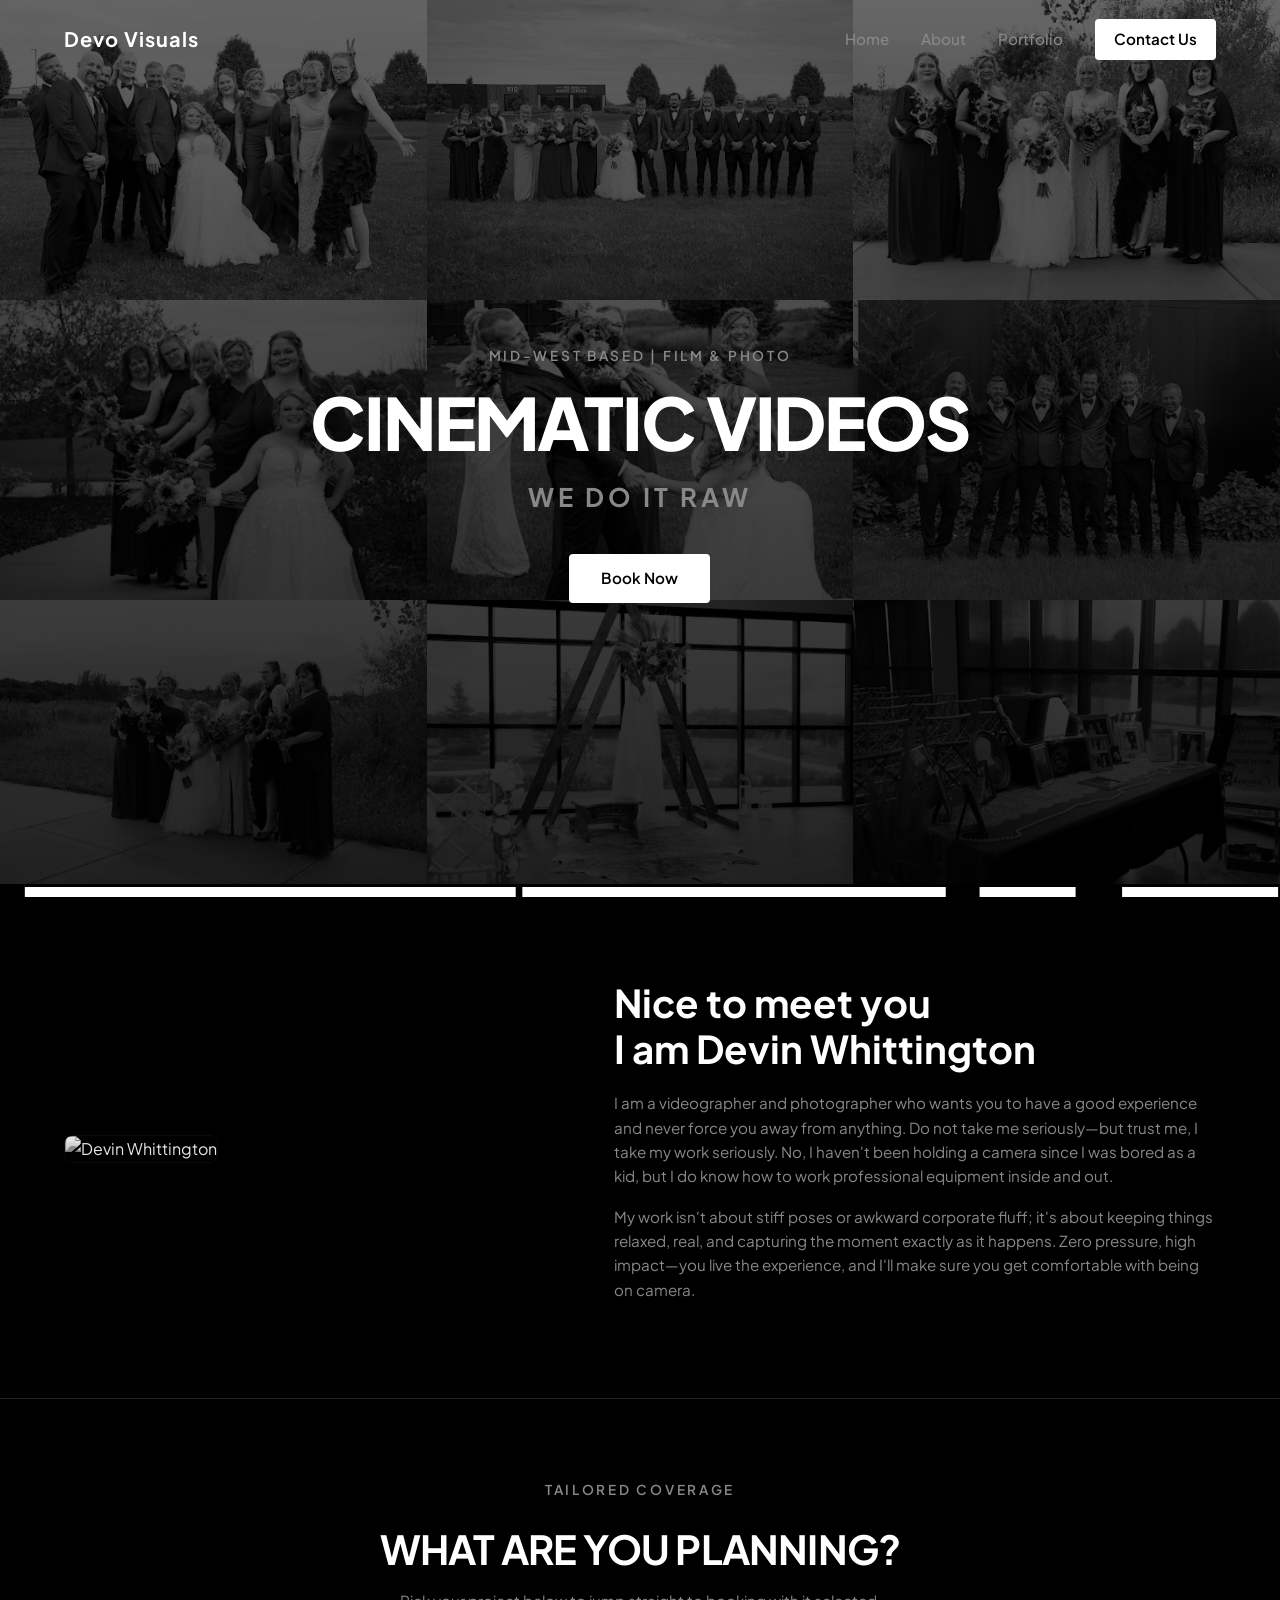
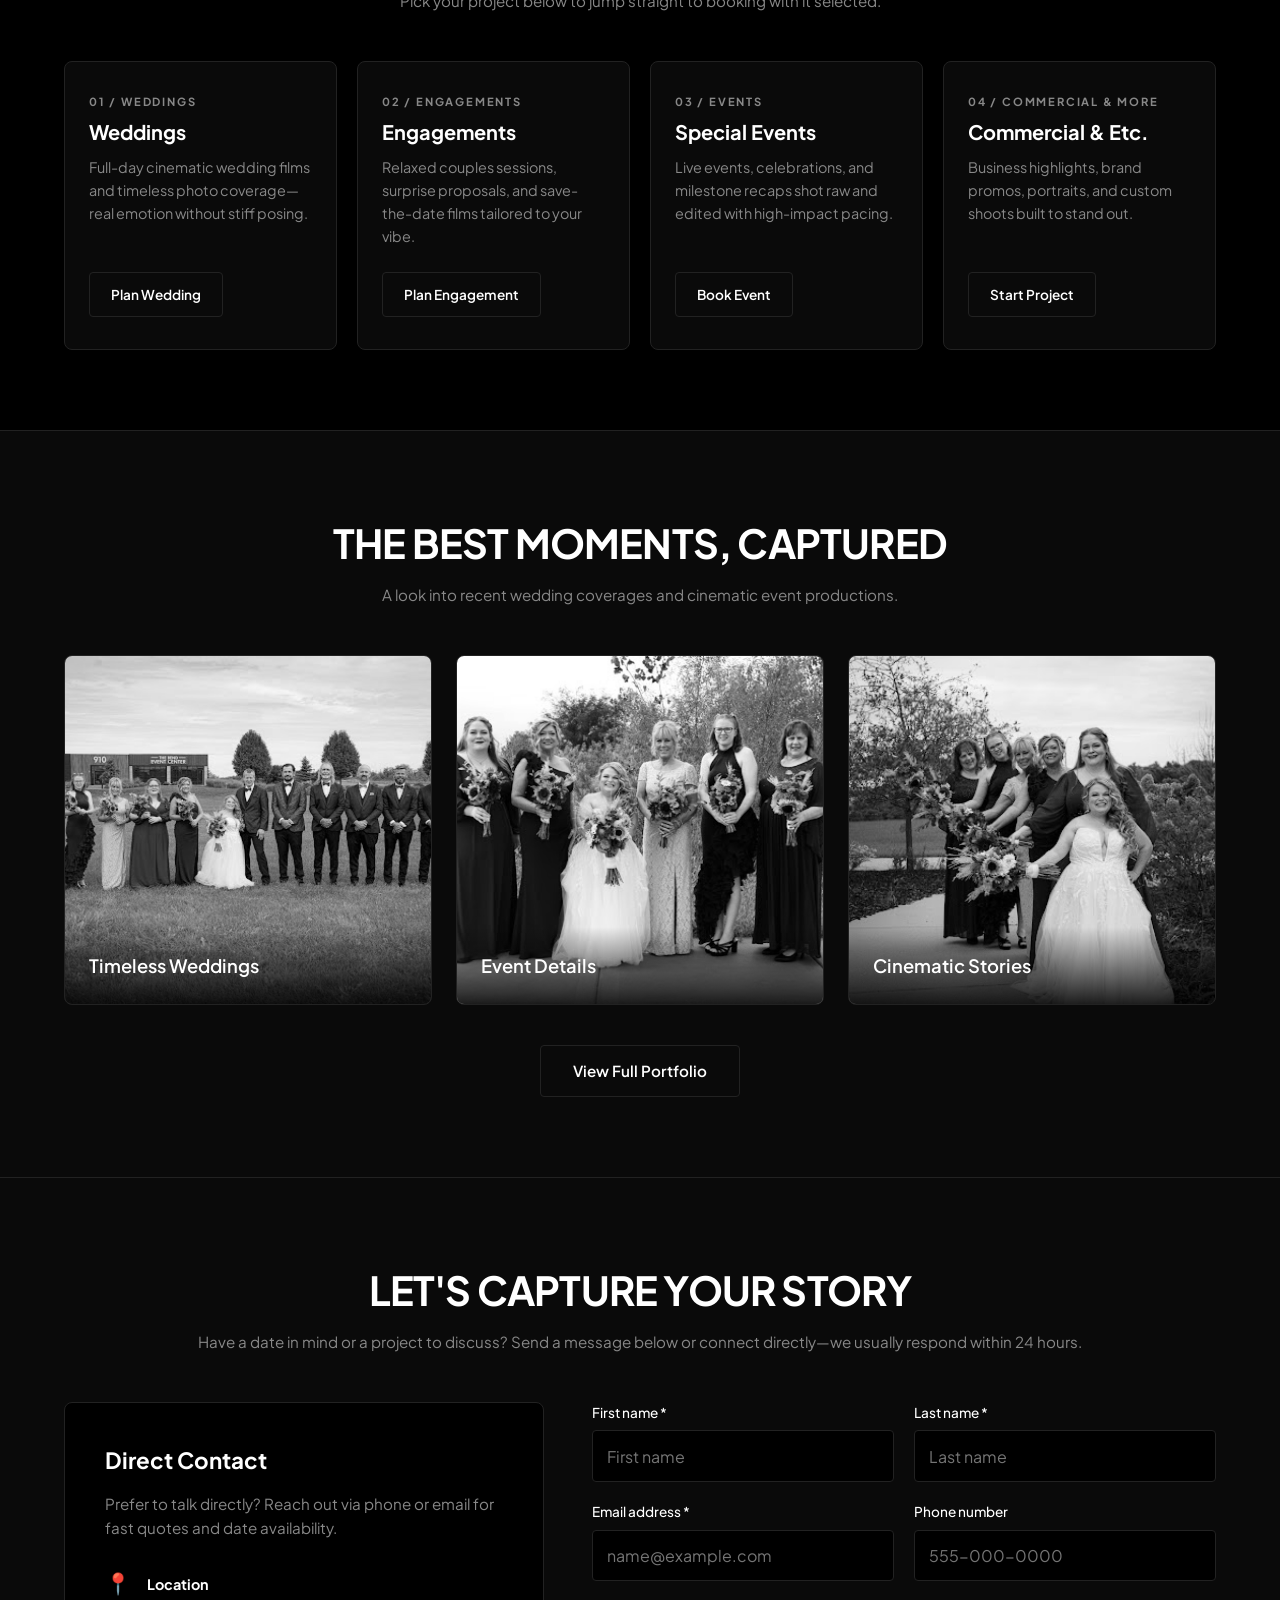
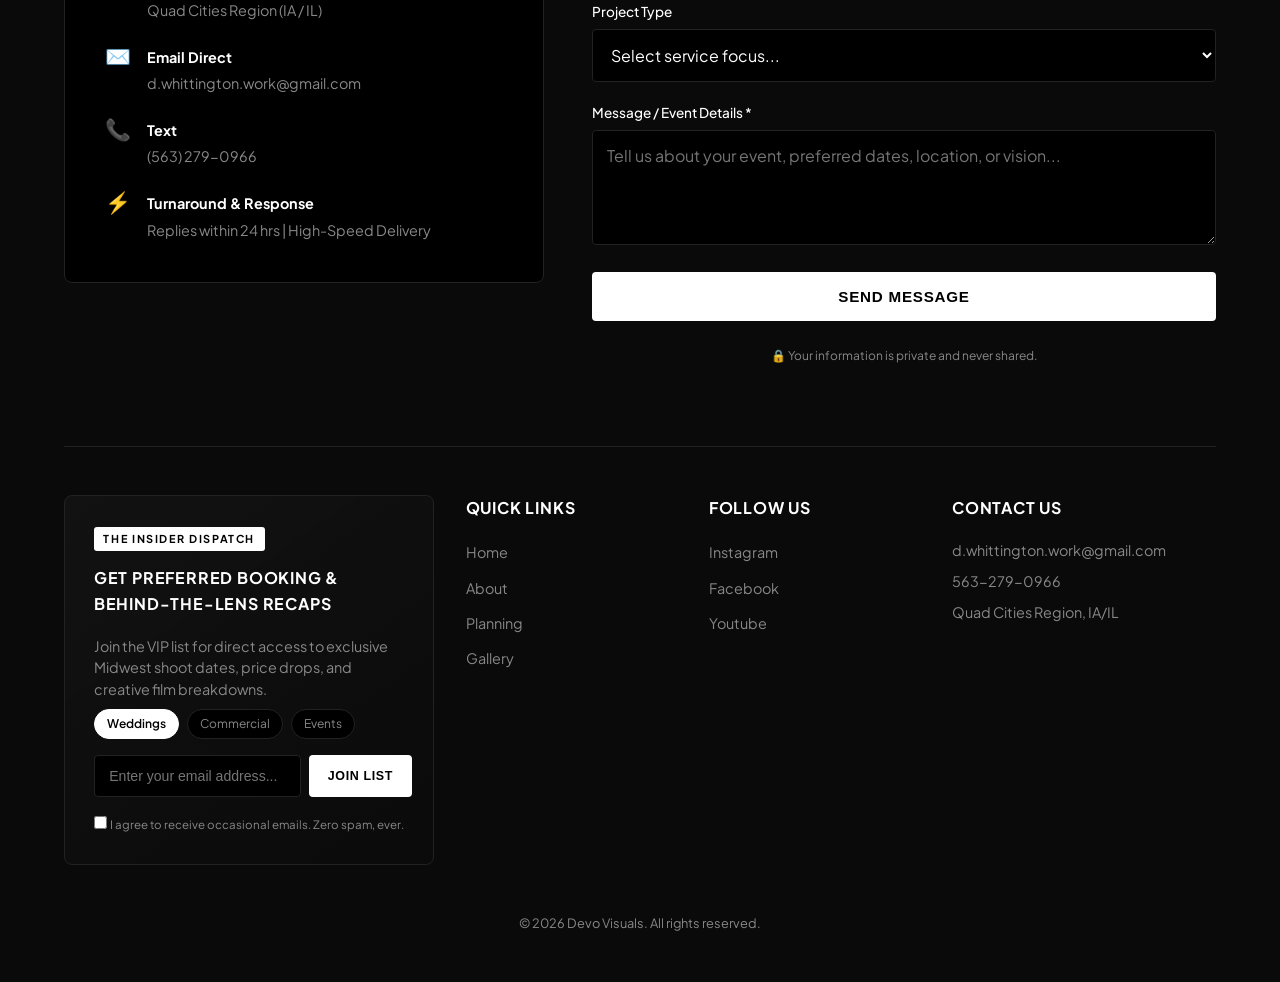
==== commit 3fdc07a8: "Update index.html" ====
--- a/index.html
+++ b/index.html
@@ -27,7 +27,7 @@
             <nav class="nav-links" id="nav-menu">
                 <a href="#home" class="nav-item">Home</a>
                 <a href="#about" class="nav-item">About</a>
-                <a href="portfolio" class="nav-item">Portfolio</a>
+                <a href="portfolio.html" class="nav-item">Portfolio</a>
                 <a href="#contact-form" class="btn-cta nav-item">Contact Us</a>
             </nav>
         </div>
@@ -170,7 +170,7 @@
                 </div>
             </div>
             <div class="portfolio-cta">
-                <a href="portfolio" class="btn btn-secondary">View Full Portfolio</a>
+                <a href="portfolio.html" class="btn btn-secondary">View Full Portfolio</a>
             </div>
         </div>
     </section>
@@ -245,7 +245,7 @@
                             </div>
                             <div class="form-group">
                                 <label for="phone">Phone number</label>
-                                <input type="tel" id="phone" name="phone" placeholder="(555) 000-0000">
+                                <input type="tel" id="phone" name="phone" placeholder="555-000-0000" maxlength="12" inputmode="numeric">
                             </div>
                         </div>
 
@@ -320,7 +320,7 @@
                         <li><a href="#home">Home</a></li>
                         <li><a href="#about">About</a></li>
                         <li><a href="#planning">Planning</a></li>
-                        <li><a href="portfolio">Gallery</a></li>
+                        <li><a href="portfolio.html">Gallery</a></li>
                     </ul>
                 </div>
 
@@ -462,6 +462,21 @@
             window.addEventListener('resize', updateScrollEffect);
         }
 
+        // Auto-format phone number with dashes (555-000-0000)
+        const phoneInput = document.getElementById('phone');
+        if (phoneInput) {
+            phoneInput.addEventListener('input', (e) => {
+                const digits = e.target.value.replace(/\D/g, '').slice(0, 10);
+                if (digits.length > 6) {
+                    e.target.value = `${digits.slice(0, 3)}-${digits.slice(3, 6)}-${digits.slice(6)}`;
+                } else if (digits.length > 3) {
+                    e.target.value = `${digits.slice(0, 3)}-${digits.slice(3)}`;
+                } else {
+                    e.target.value = digits;
+                }
+            });
+        }
+
         // Contact Form AJAX Submission
         const contactForm = document.getElementById('devo-contact-form');
         const thankYouCard = document.getElementById('thank-you-card');
--- a/style.css
+++ b/style.css
@@ -299,20 +299,20 @@
     border-top: 1px solid var(--border);
 }
 
+/* 4 columns on PC */
 .planning-grid {
     display: grid;
-    grid-template-columns: repeat(auto-fit, minmax(260px, 1fr));
-    gap: 1.5rem;
+    grid-template-columns: repeat(4, 1fr);
+    gap: 1.25rem;
 }
 
 .planning-card {
     background-color: var(--bg-card);
     border: 1px solid var(--border);
     border-radius: 8px;
-    padding: 2.2rem 1.8rem;
+    padding: 2rem 1.5rem;
     display: flex;
     flex-direction: column;
-    align-items: flex-start;
     transition: var(--transition);
 }
 
@@ -321,32 +321,73 @@
     transform: translateY(-4px);
 }
 
+.planning-toggle {
+    background: transparent;
+    border: none;
+    color: inherit;
+    font-family: inherit;
+    text-align: left;
+    width: 100%;
+    padding: 0;
+    display: flex;
+    justify-content: space-between;
+    align-items: flex-start;
+    cursor: default;
+}
+
+.planning-header-text {
+    display: flex;
+    flex-direction: column;
+}
+
 .planning-tag {
-    font-size: 0.72rem;
+    font-size: 0.7rem;
     font-weight: 700;
     letter-spacing: 0.16em;
     color: var(--text-muted);
     text-transform: uppercase;
-    margin-bottom: 0.9rem;
-}
-
-.planning-card h3 {
-    font-size: 1.35rem;
+    margin-bottom: 0.7rem;
+}
+
+.planning-title {
+    font-size: 1.25rem;
     font-weight: 700;
     color: var(--text-main);
     margin-bottom: 0.75rem;
 }
 
-.planning-card p {
-    color: var(--text-muted);
-    font-size: 0.92rem;
-    margin-bottom: 1.8rem;
+.planning-arrow {
+    display: none;
+    font-size: 1.4rem;
+    line-height: 1;
+    color: var(--text-muted);
+    transition: transform 0.25s ease;
+}
+
+.planning-body {
+    display: flex;
+    flex-direction: column;
+    align-items: flex-start;
     flex: 1;
 }
 
+.planning-body p {
+    color: var(--text-muted);
+    font-size: 0.9rem;
+    margin-bottom: 1.5rem;
+    flex: 1;
+}
+
 .planning-btn {
-    padding: 0.7rem 1.4rem;
-    font-size: 0.88rem;
+    padding: 0.65rem 1.3rem;
+    font-size: 0.85rem;
+}
+
+/* 2x2 grid on iPad / Tablet */
+@media (max-width: 1024px) {
+    .planning-grid {
+        grid-template-columns: repeat(2, 1fr);
+    }
 }
 
 /* Portfolio Section */
@@ -791,6 +832,45 @@
     .about-grid, .contact-wrapper { grid-template-columns: 1fr; }
     .form-row { grid-template-columns: 1fr; }
 
+    /* Phone dropdown cards for "What Are You Planning?" */
+    .planning-grid {
+        grid-template-columns: 1fr;
+        gap: 0.85rem;
+    }
+    .planning-card {
+        padding: 1.15rem 1.25rem;
+    }
+    .planning-card:hover {
+        transform: none;
+    }
+    .planning-toggle {
+        cursor: pointer;
+        align-items: center;
+    }
+    .planning-title {
+        margin-bottom: 0;
+    }
+    .planning-arrow {
+        display: block;
+    }
+    .planning-card.open .planning-arrow {
+        transform: rotate(45deg);
+        color: var(--text-main);
+    }
+    .planning-body {
+        display: none;
+        margin-top: 0.9rem;
+        padding-top: 0.9rem;
+        border-top: 1px solid var(--border);
+    }
+    .planning-card.open .planning-body {
+        display: flex;
+    }
+    .planning-btn {
+        width: 100%;
+        text-align: center;
+    }
+
     /* On phones, show one photo instead of the 3x3 grid */
     .hero-grid {
         grid-template-columns: 1fr;
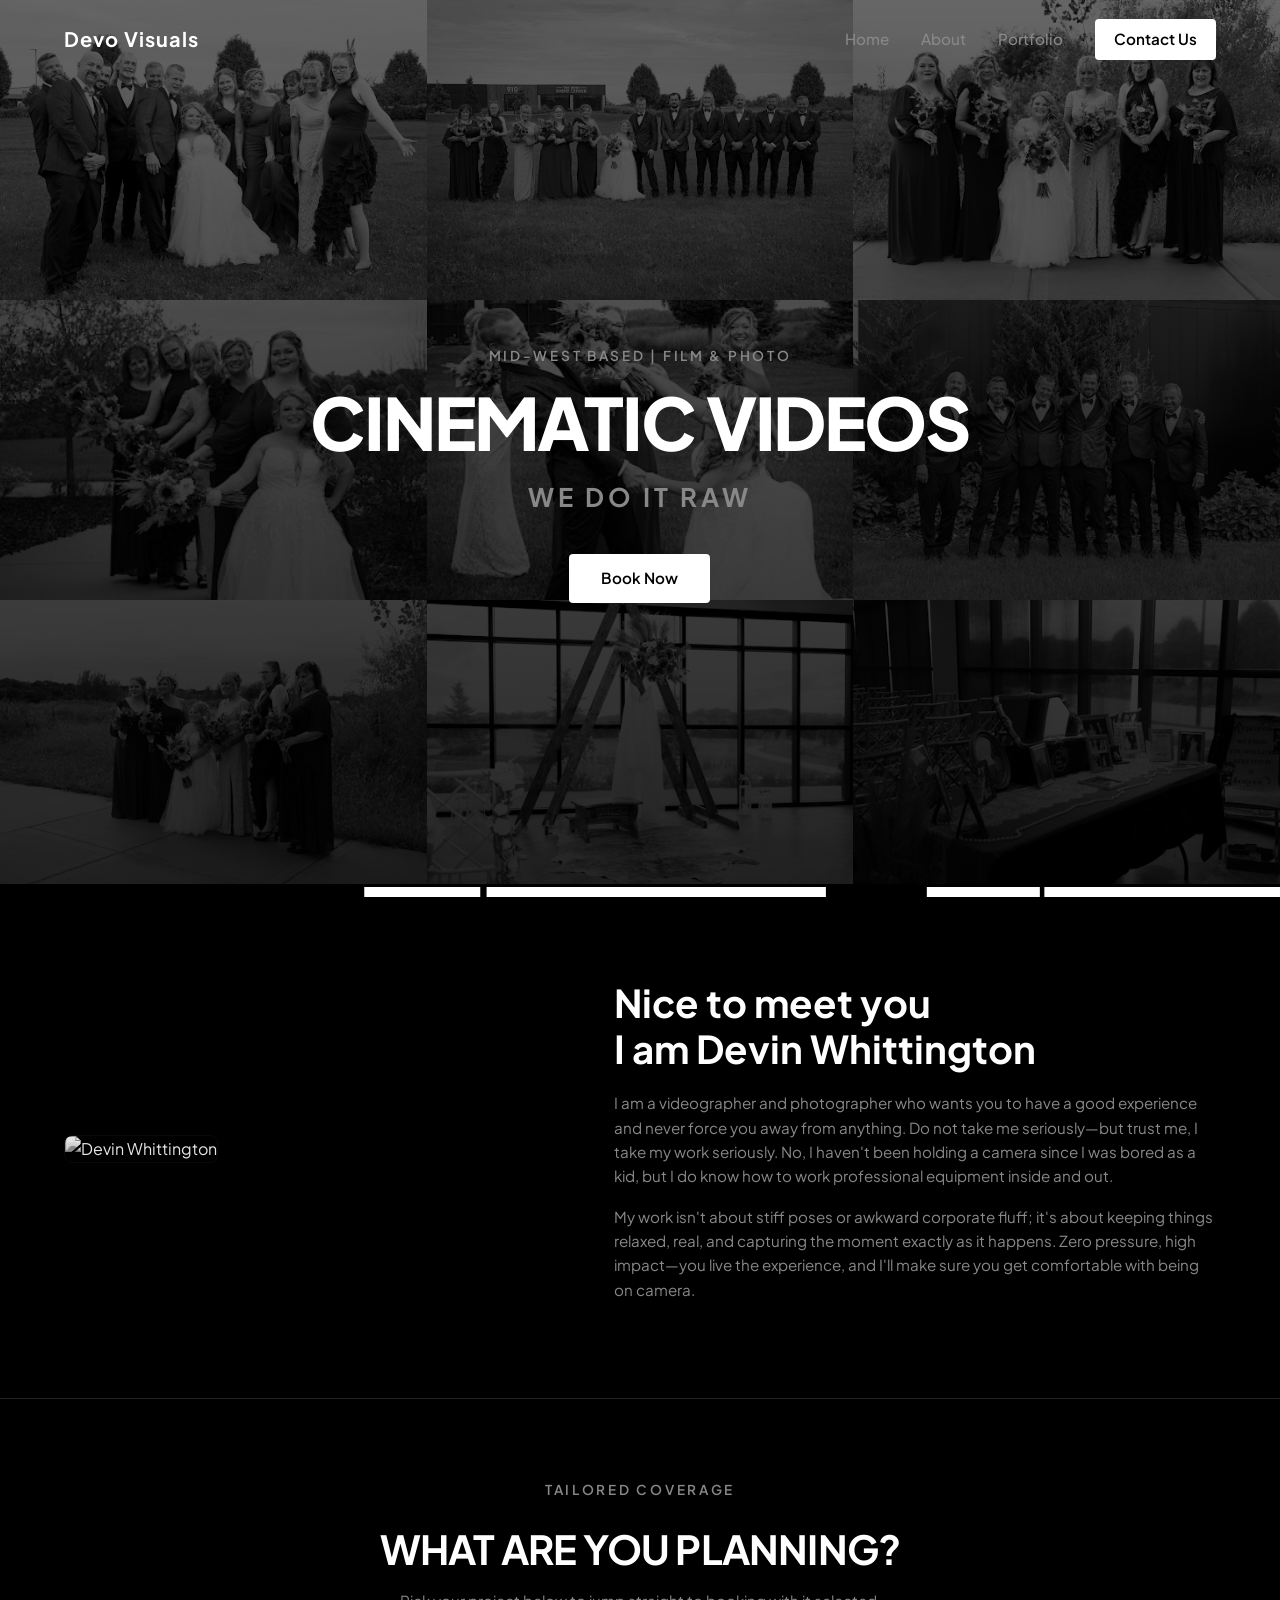
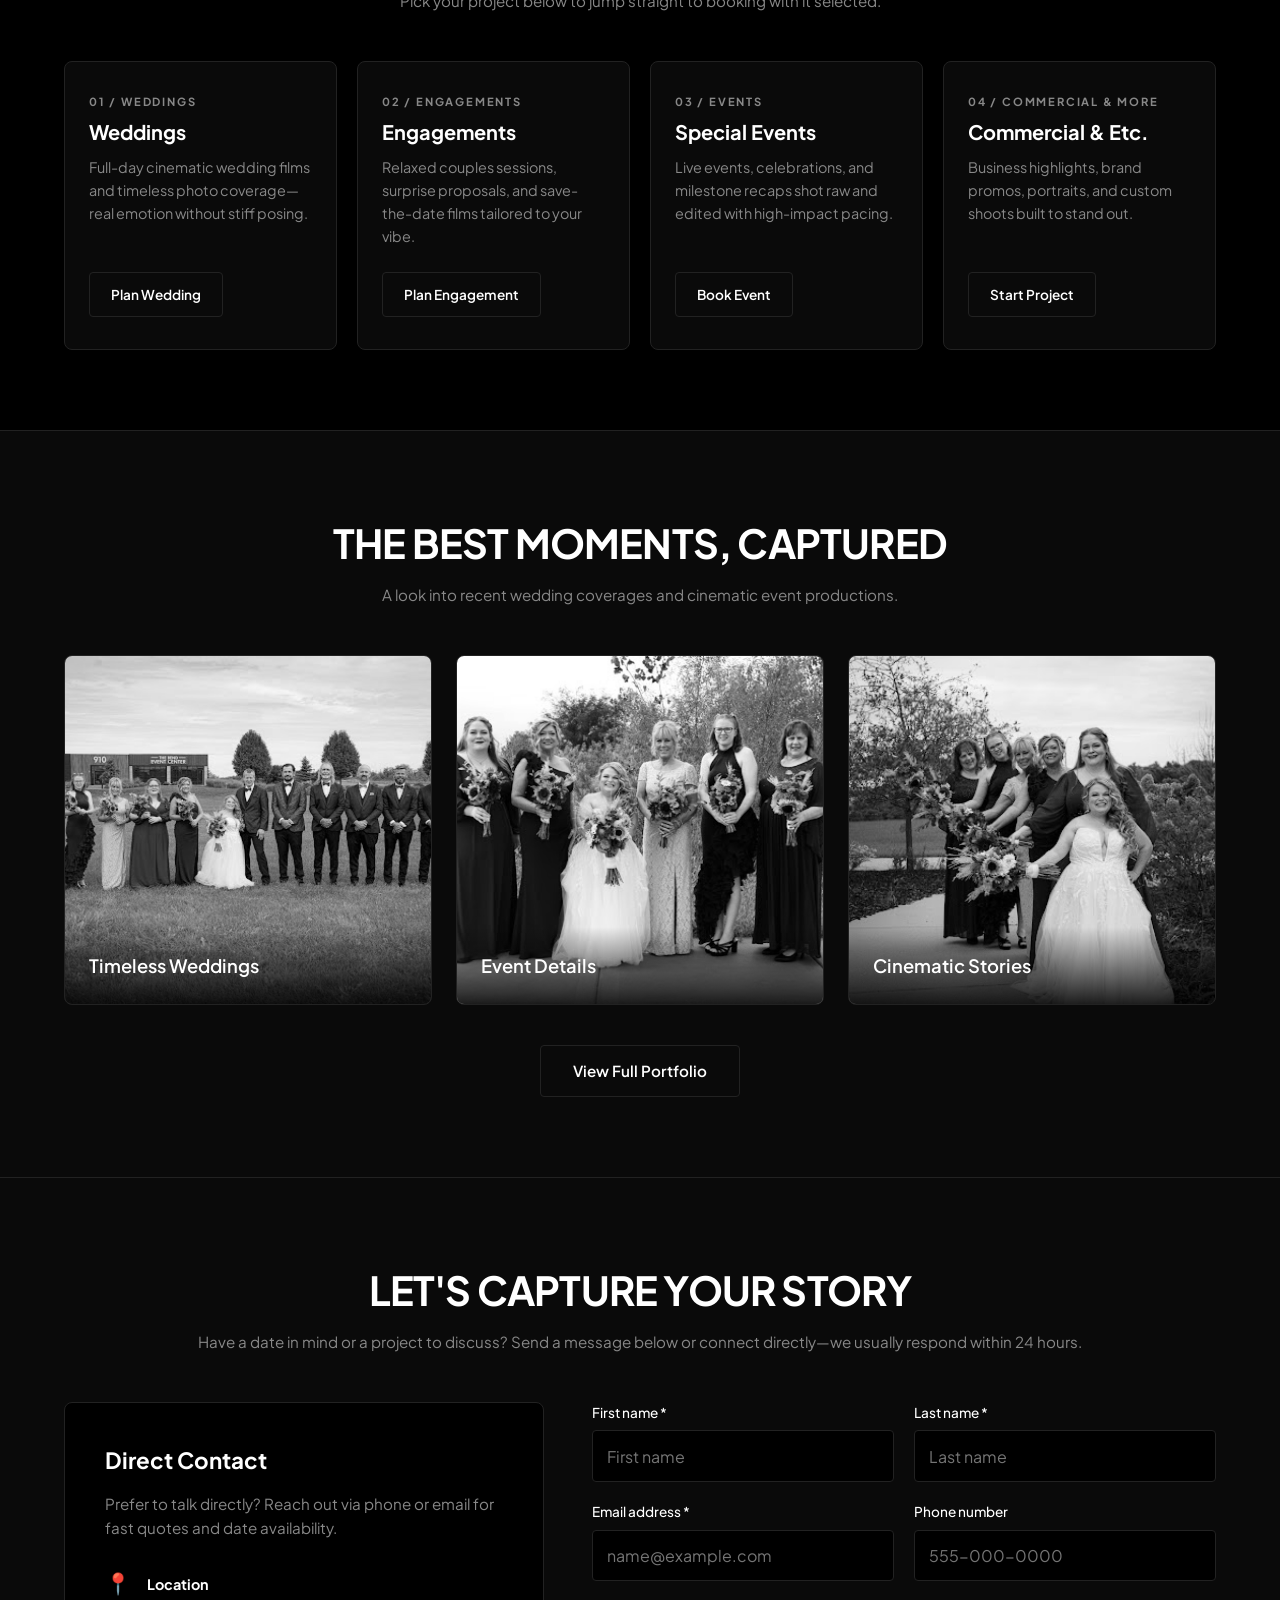
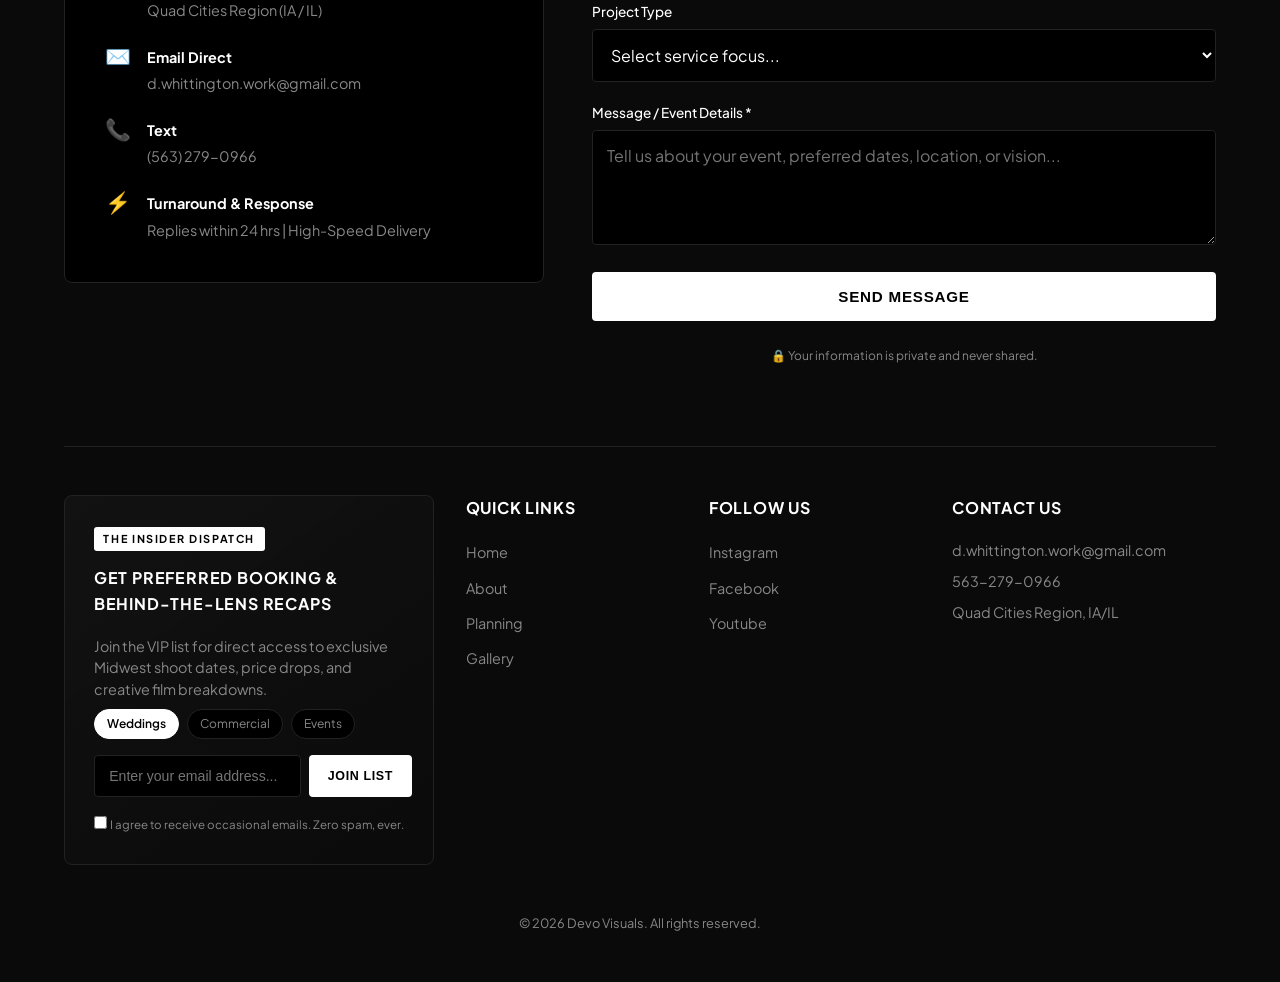
==== commit edd6e33e: "Refactor newsletter form for AJAX submission Updated the newsletter form to include action URL and h" ====
--- a/index.html
+++ b/index.html
@@ -286,25 +286,28 @@
                     <h3>Get Preferred Booking & Behind-the-Lens Recaps</h3>
                     <p class="newsletter-desc">Join the VIP list for direct access to exclusive Midwest shoot dates, price drops, and creative film breakdowns.</p>
 
-                    <form class="newsletter-form" onsubmit="event.preventDefault(); alert('Welcome to the VIP list!');">
+                    <form id="newsletter-form" class="newsletter-form" action="https://api.web3forms.com/submit" method="POST">
+                        <input type="hidden" name="access_key" value="eff25463-9958-424f-9253-eb5499c2bd37">
+                        <input type="hidden" name="subject" value="New VIP List Signup — The Insider Dispatch">
+
                         <div class="interest-tags">
                             <label class="tag-chip">
-                                <input type="checkbox" name="interest" value="weddings" checked>
+                                <input type="checkbox" name="interest" value="Weddings" checked>
                                 <span>Weddings</span>
                             </label>
                             <label class="tag-chip">
-                                <input type="checkbox" name="interest" value="commercial">
+                                <input type="checkbox" name="interest" value="Commercial">
                                 <span>Commercial</span>
                             </label>
                             <label class="tag-chip">
-                                <input type="checkbox" name="interest" value="events">
+                                <input type="checkbox" name="interest" value="Events">
                                 <span>Events</span>
                             </label>
                         </div>
 
                         <div class="input-with-button">
-                            <input type="email" placeholder="Enter your email address..." required>
-                            <button type="submit" class="btn-sub">JOIN LIST</button>
+                            <input type="email" name="email" placeholder="Enter your email address..." required>
+                            <button type="submit" id="newsletter-btn" class="btn-sub">JOIN LIST</button>
                         </div>
 
                         <label class="checkbox-label privacy-consent">
@@ -312,6 +315,8 @@
                             <span>I agree to receive occasional emails. Zero spam, ever.</span>
                         </label>
                     </form>
+
+                    <p id="newsletter-status" class="newsletter-desc" style="display: none; color: var(--text-main); margin-top: 0.75rem;"></p>
                 </div>
 
                 <div class="footer-col">
@@ -512,6 +517,50 @@
                 }
             });
         }
+
+        // Insider Dispatch Newsletter AJAX Submission
+        const newsletterForm = document.getElementById('newsletter-form');
+        const newsletterBtn = document.getElementById('newsletter-btn');
+        const newsletterStatus = document.getElementById('newsletter-status');
+
+        if (newsletterForm) {
+            newsletterForm.addEventListener('submit', async function(e) {
+                e.preventDefault();
+                newsletterBtn.disabled = true;
+                newsletterBtn.innerText = 'JOINING...';
+                newsletterStatus.style.display = 'none';
+
+                const formData = new FormData(newsletterForm);
+                const selectedInterests = formData.getAll('interest').join(', ') || 'None selected';
+                formData.delete('interest');
+                formData.set('interests', selectedInterests);
+
+                try {
+                    const response = await fetch(newsletterForm.action, {
+                        method: 'POST',
+                        body: formData
+                    });
+                    const result = await response.json();
+
+                    if (result.success) {
+                        newsletterForm.reset();
+                        newsletterBtn.innerText = 'JOINED';
+                        newsletterStatus.innerText = "You're on the VIP list! Thanks for joining.";
+                        newsletterStatus.style.display = 'block';
+                    } else {
+                        newsletterBtn.disabled = false;
+                        newsletterBtn.innerText = 'JOIN LIST';
+                        newsletterStatus.innerText = 'Something went wrong. Please try again!';
+                        newsletterStatus.style.display = 'block';
+                    }
+                } catch (error) {
+                    newsletterBtn.disabled = false;
+                    newsletterBtn.innerText = 'JOIN LIST';
+                    newsletterStatus.innerText = 'Connection error. Please try again!';
+                    newsletterStatus.style.display = 'block';
+                }
+            });
+        }
     </script>
 </body>
 </html>
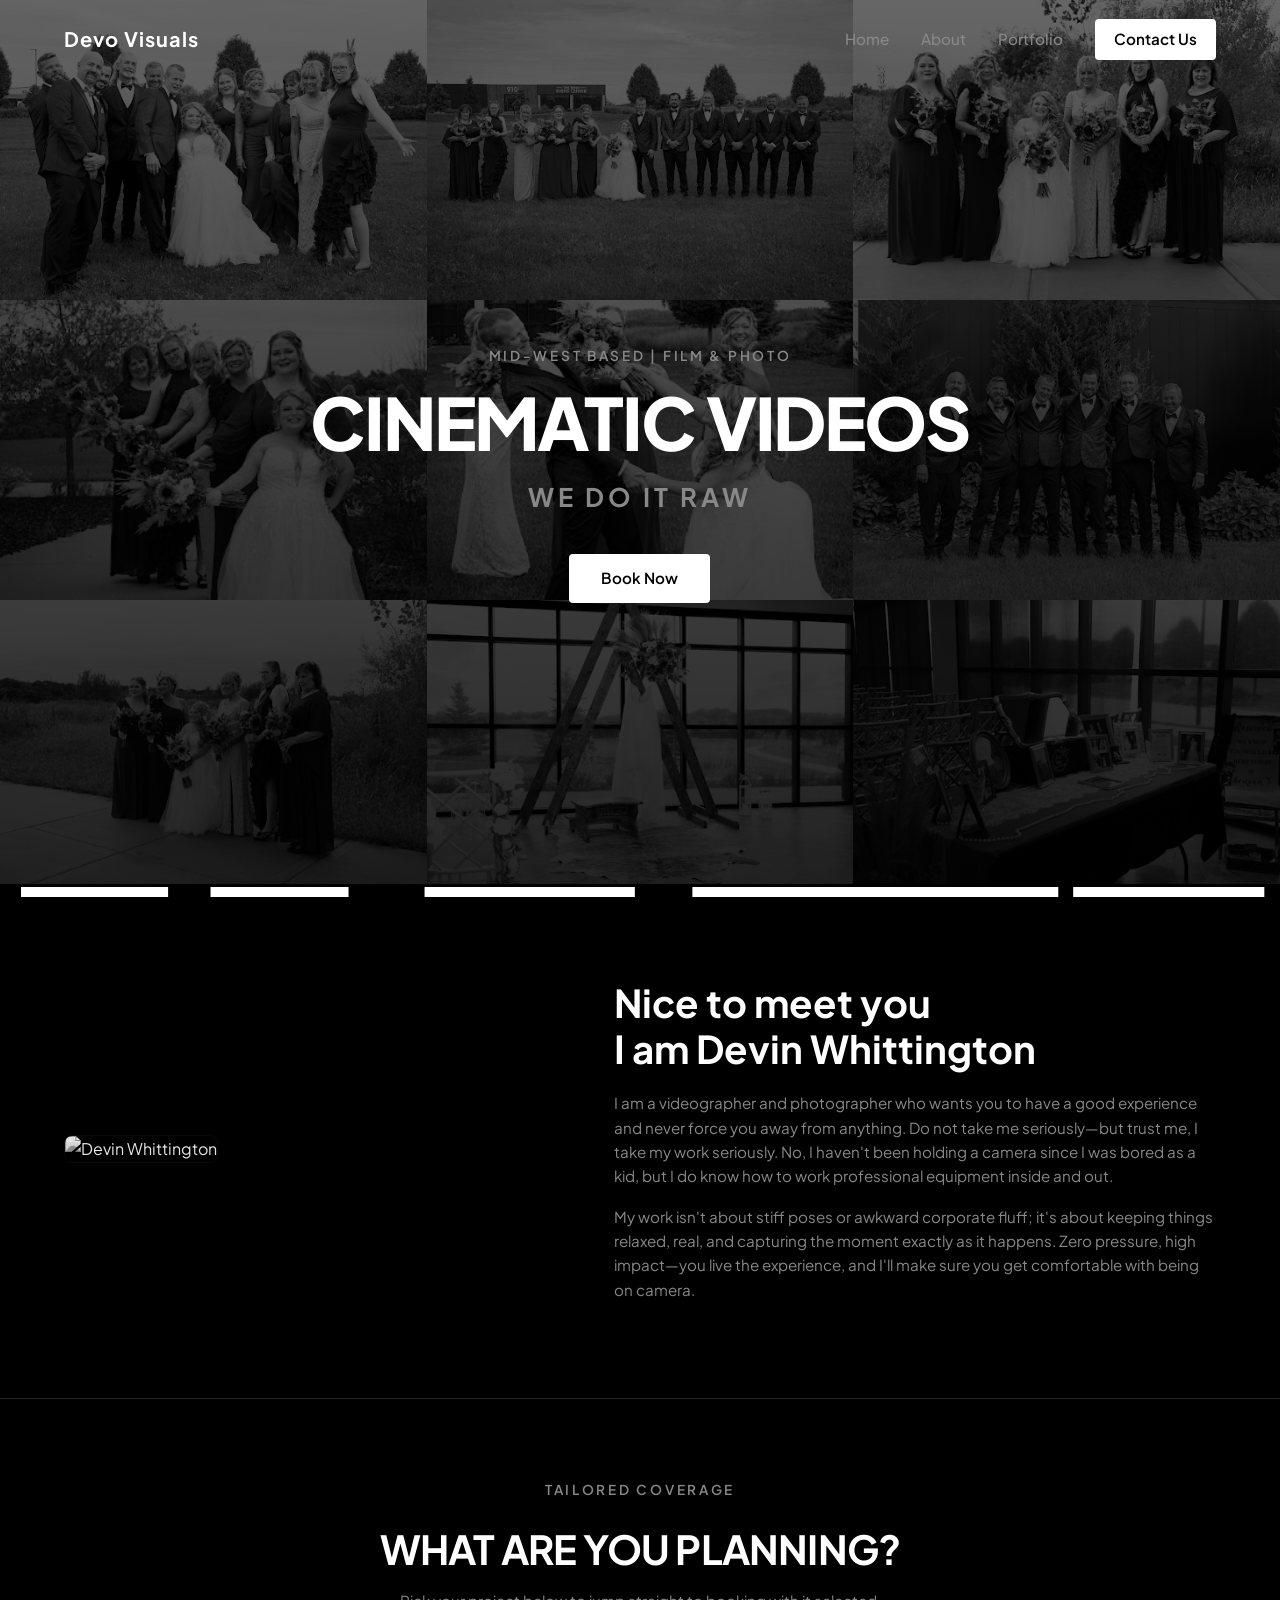
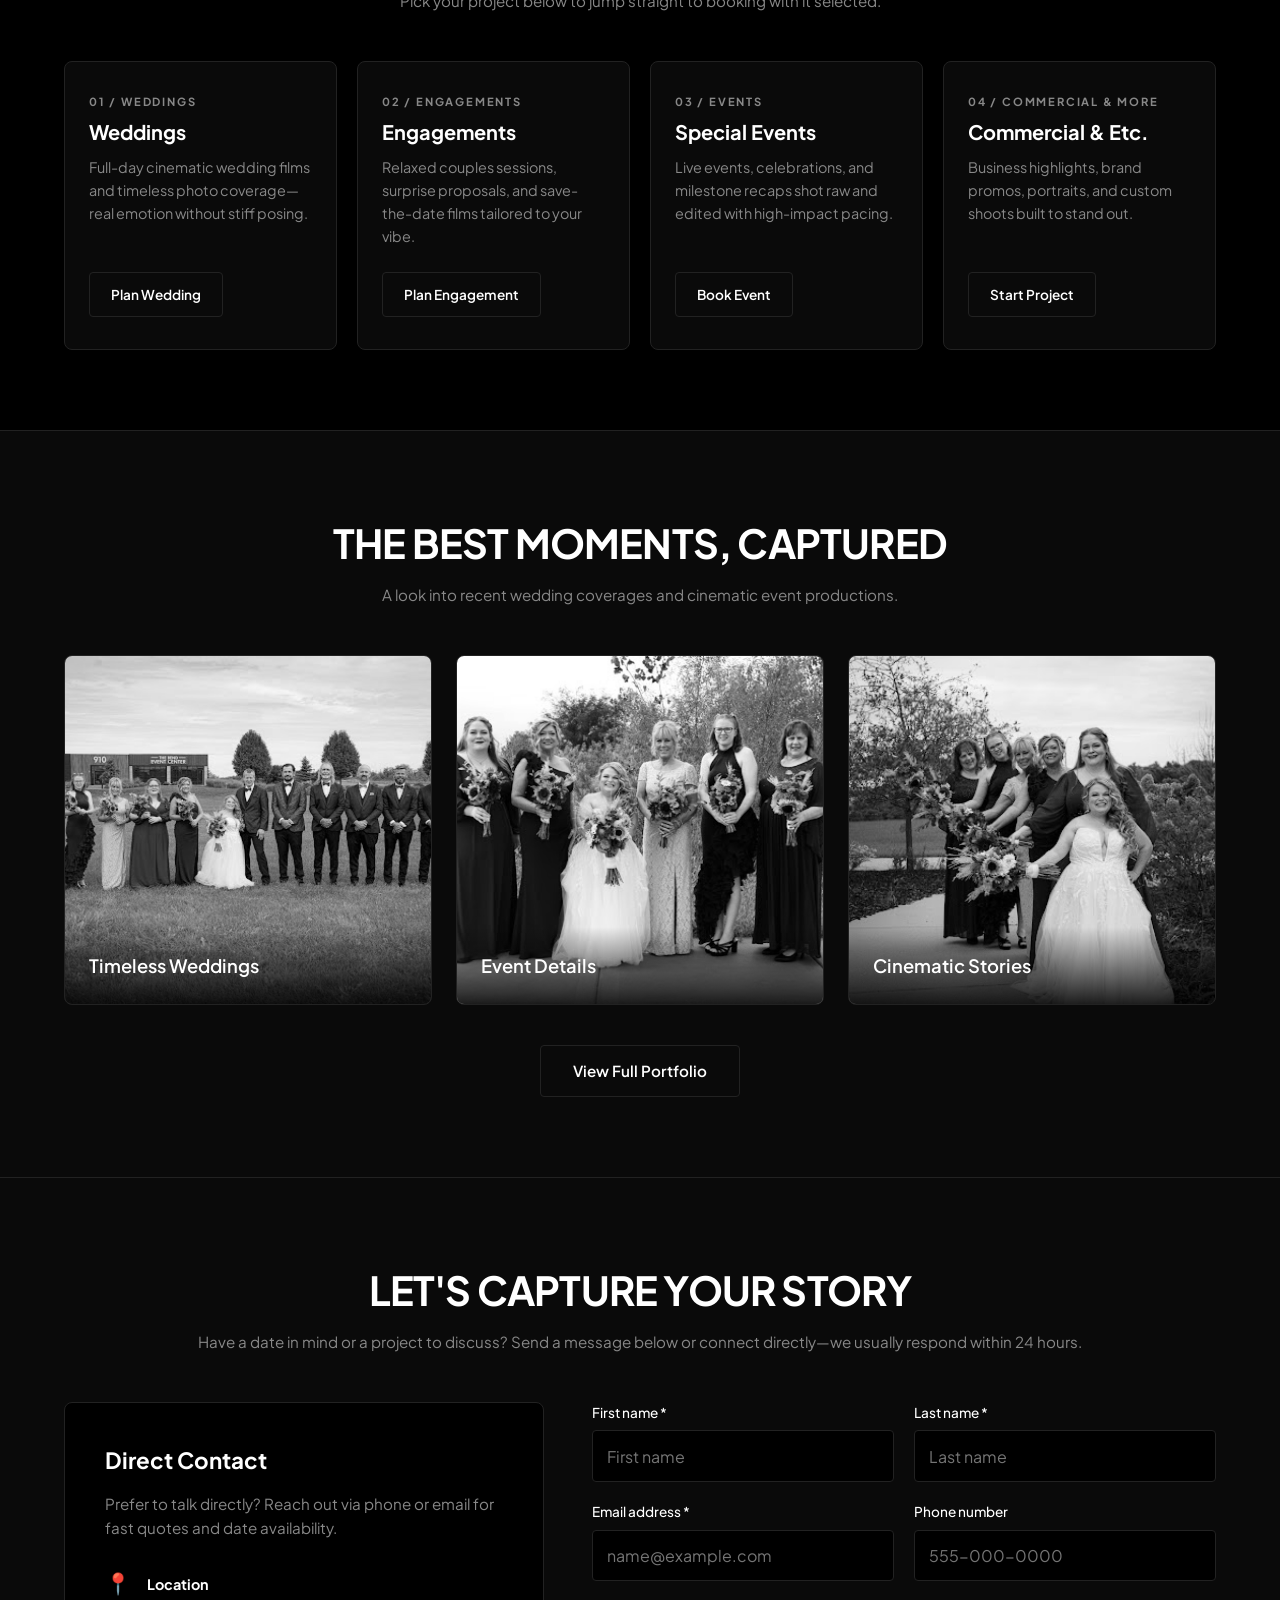
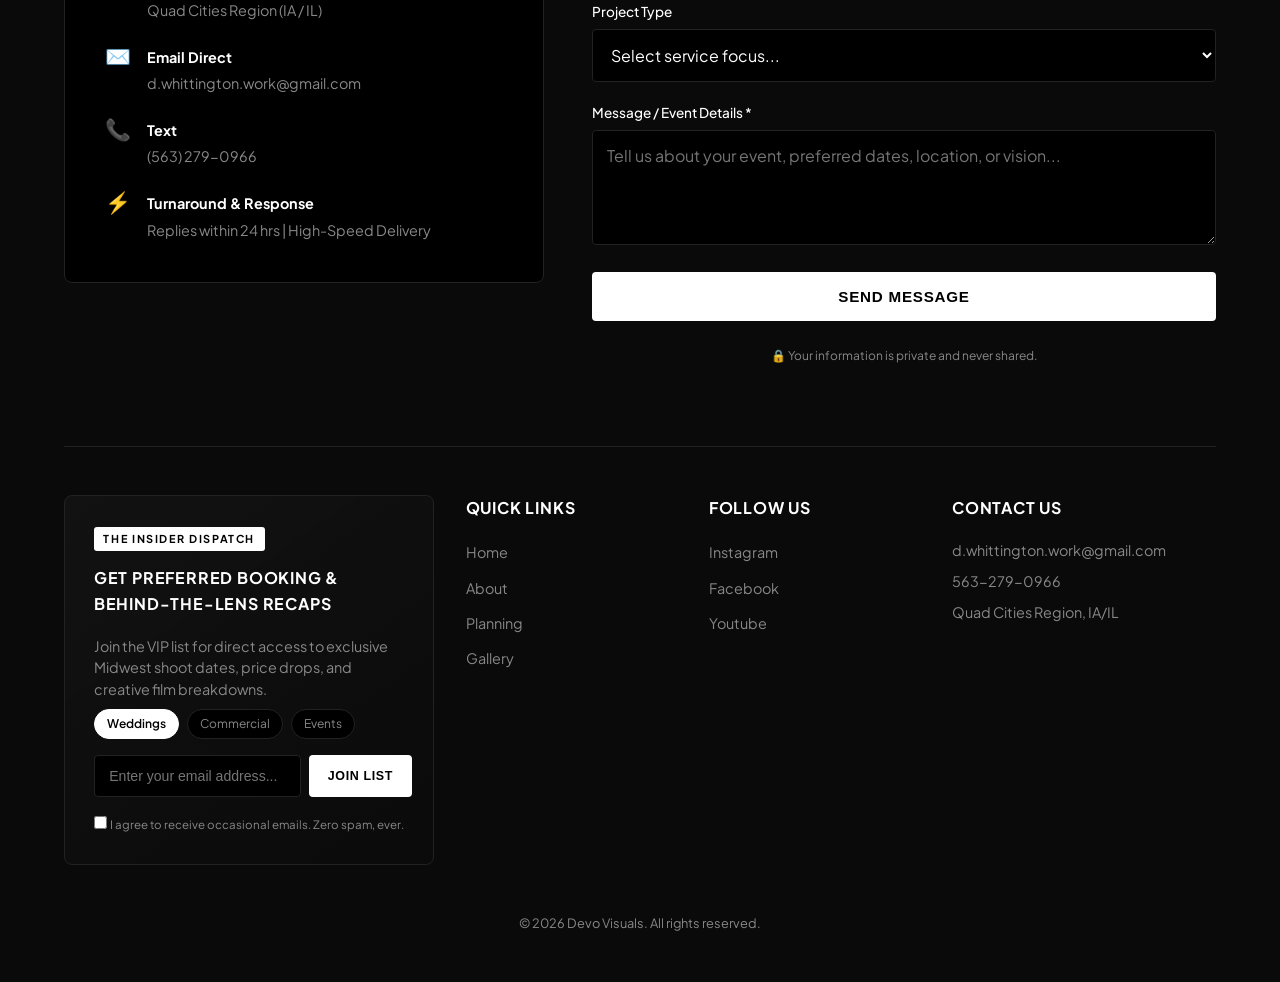
==== commit a17bfc06: "Update index.html" ====
--- a/index.html
+++ b/index.html
@@ -311,7 +311,7 @@
                         </div>
 
                         <label class="checkbox-label privacy-consent">
-                            <input type="checkbox" required>
+<input type="checkbox">
                             <span>I agree to receive occasional emails. Zero spam, ever.</span>
                         </label>
                     </form>
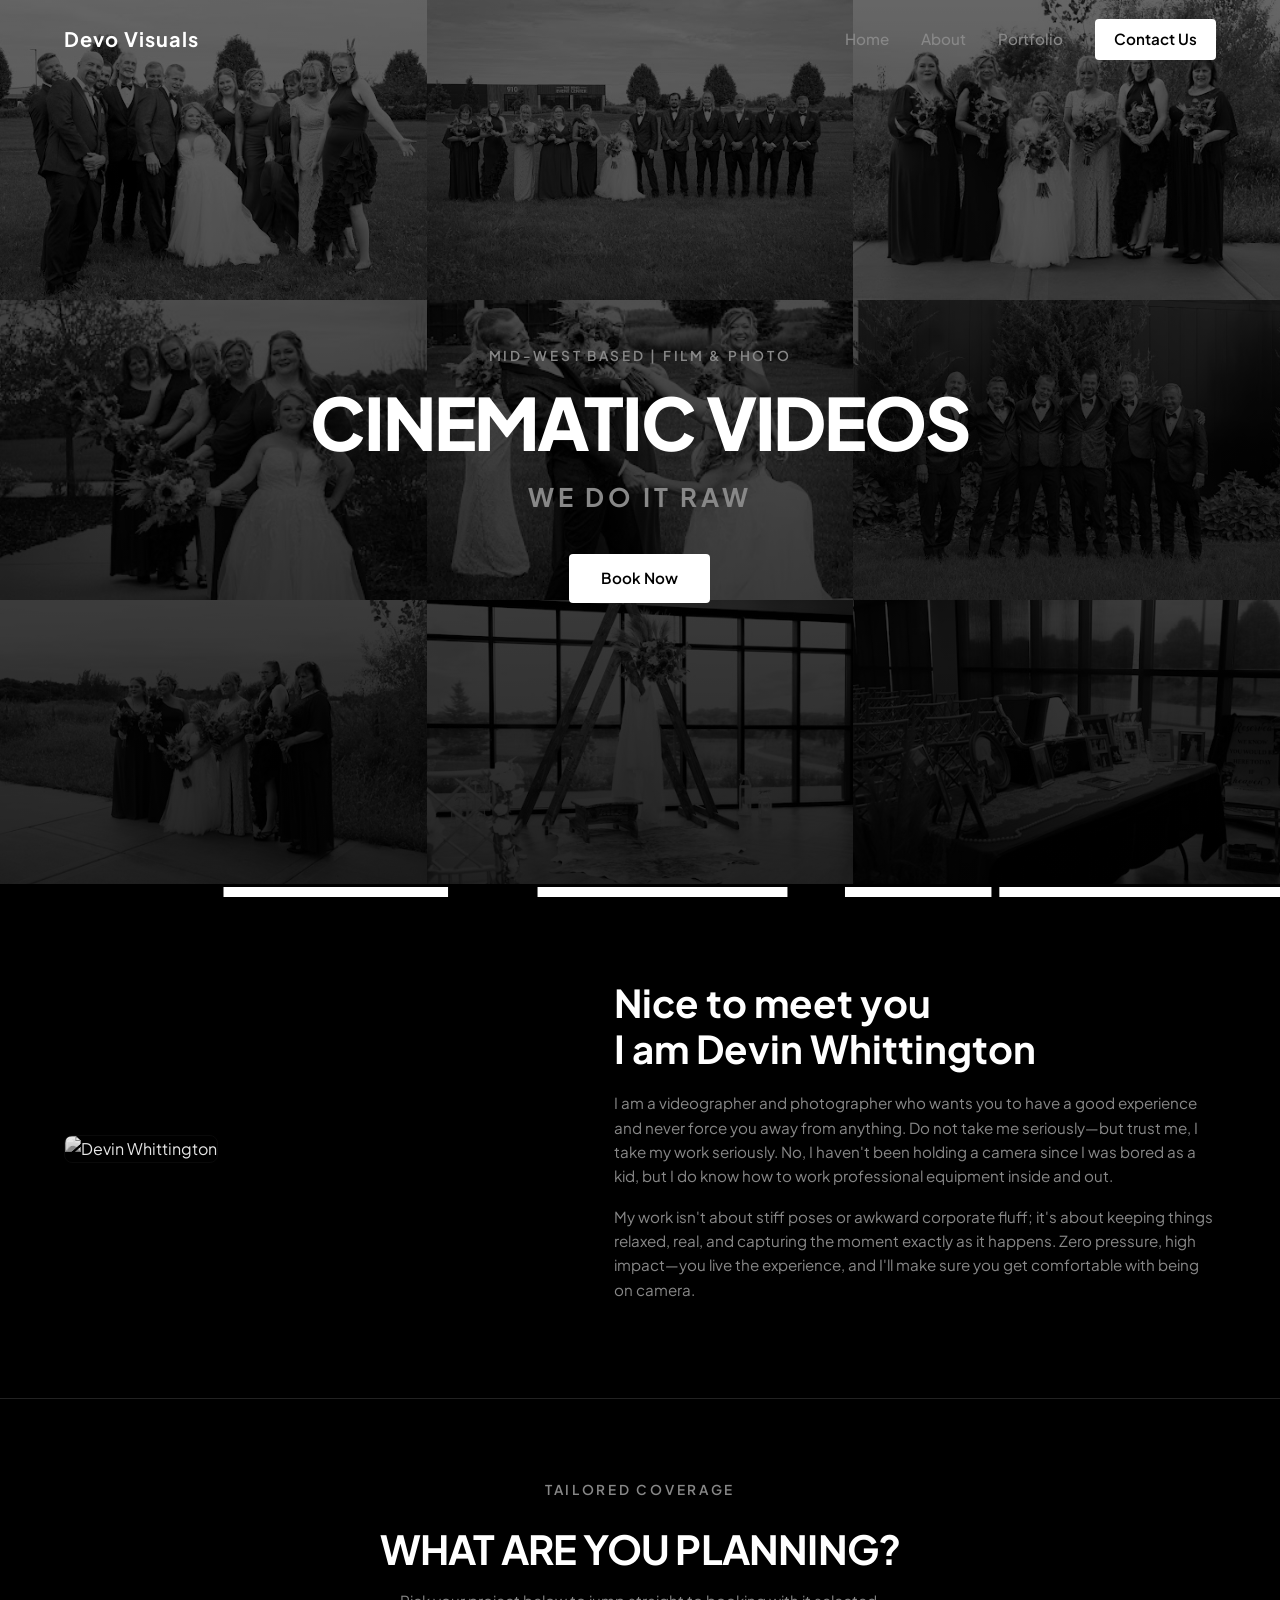
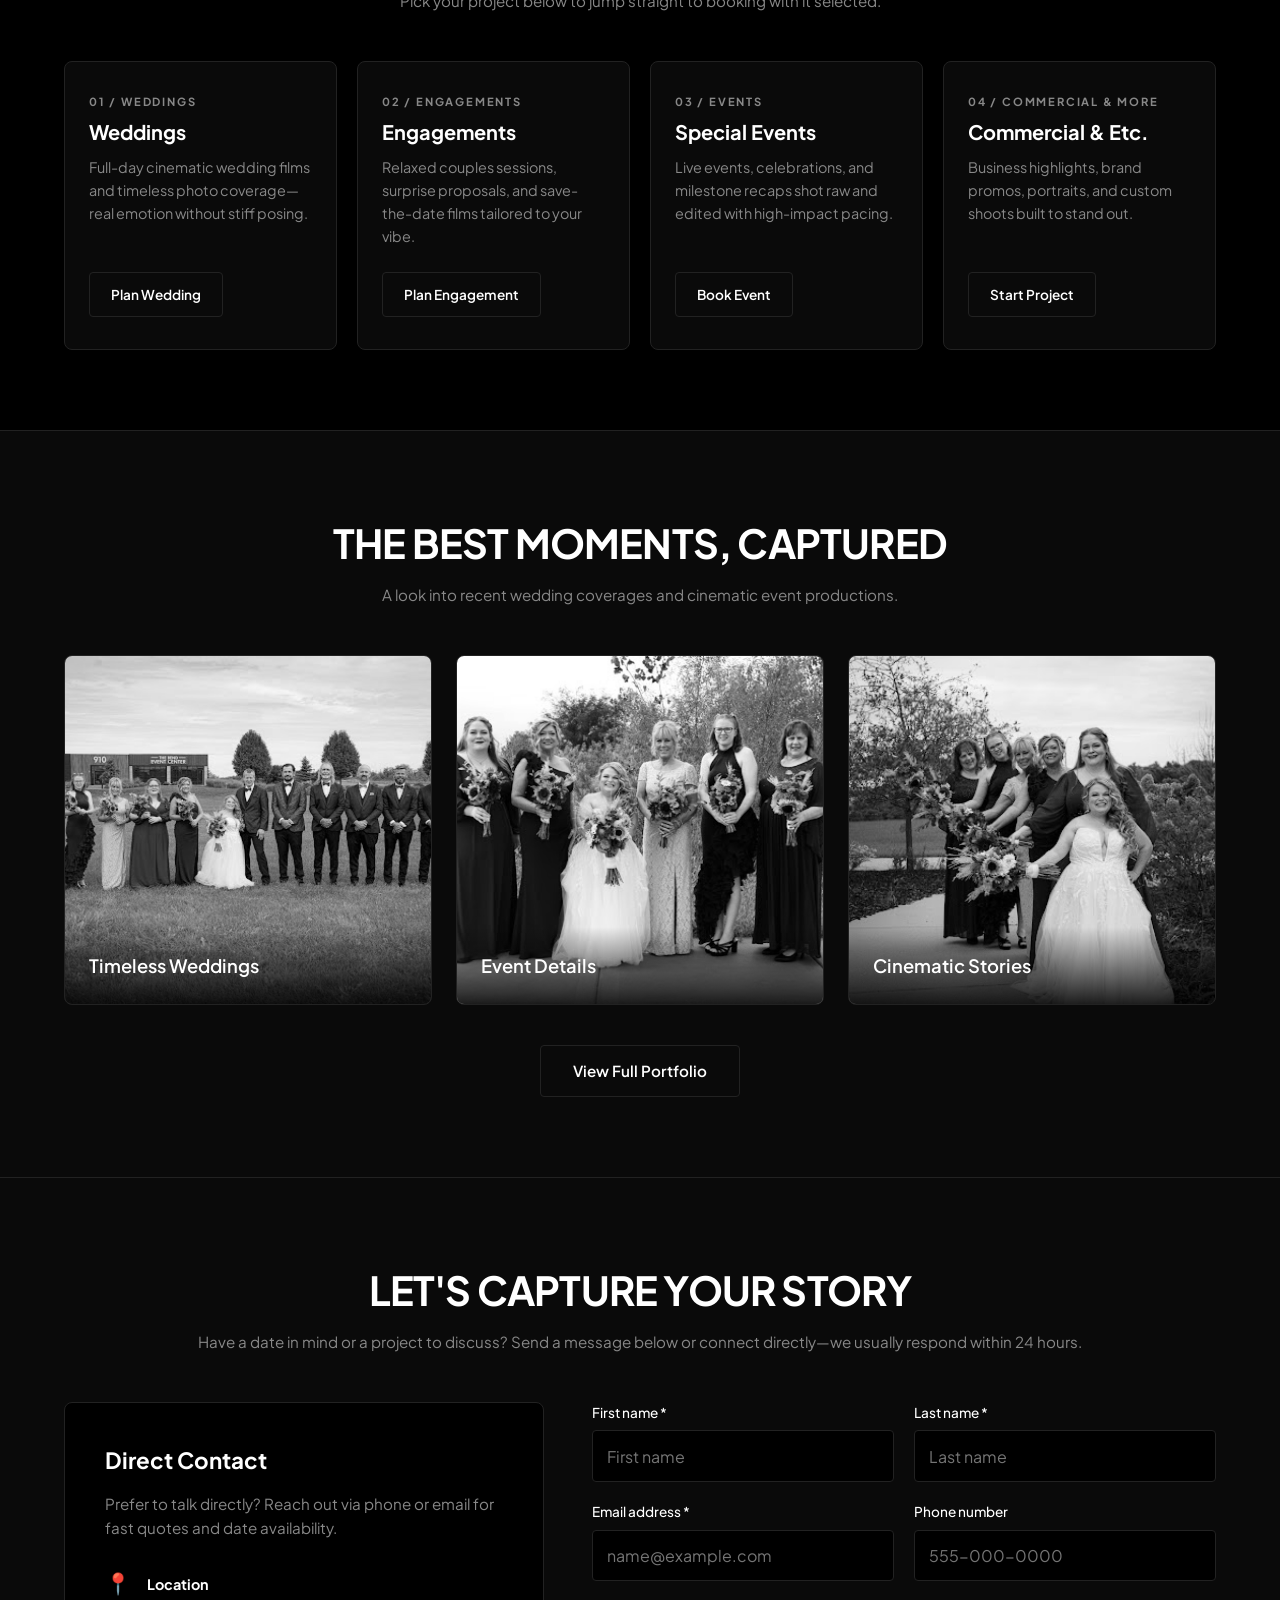
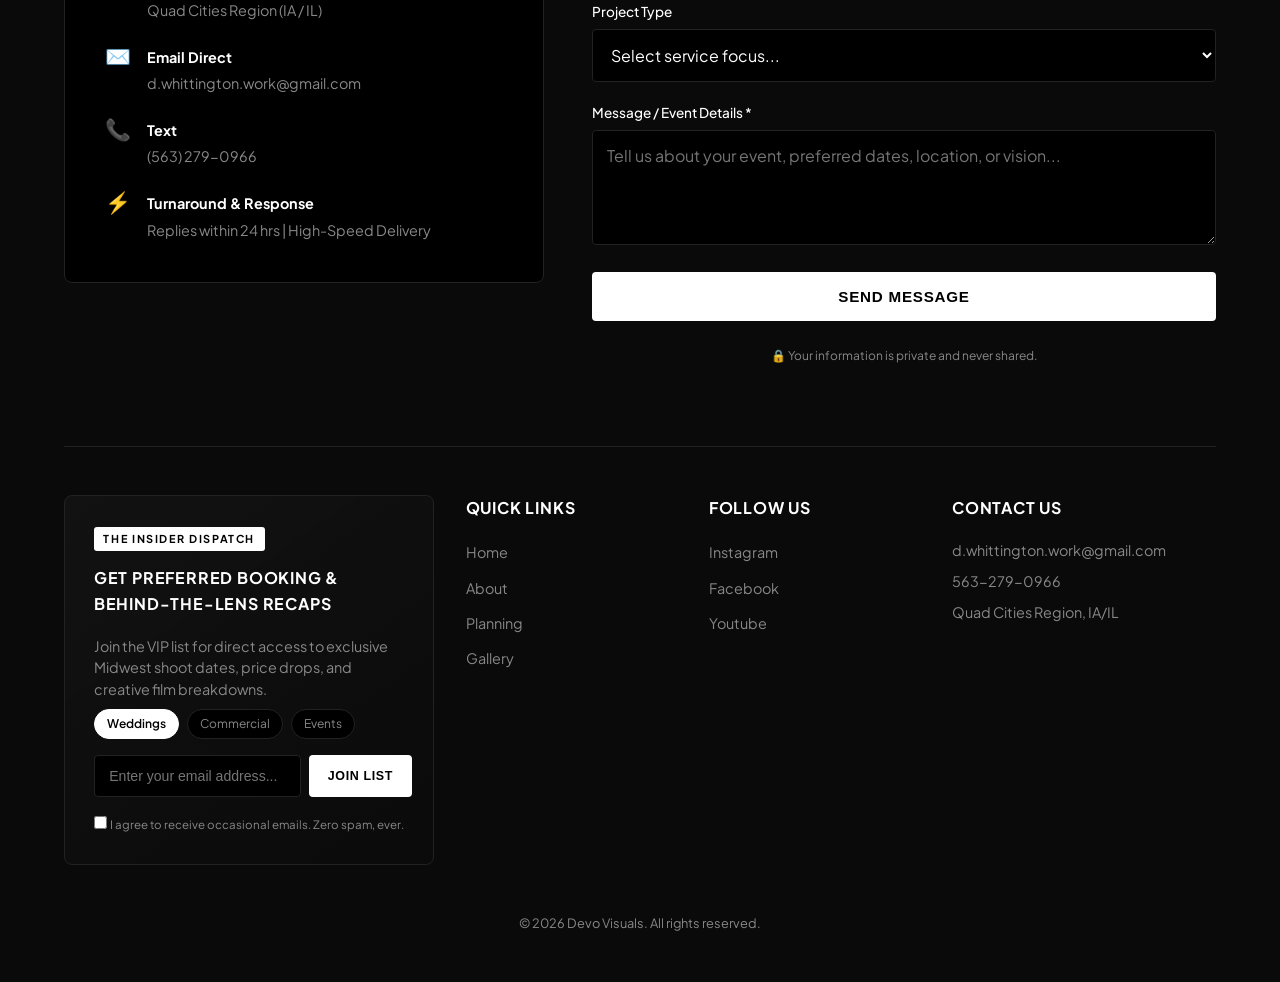
==== commit b80aeaf0: "Update newsletter form submission feedback Replaced newsletter status message with a thank you card " ====
--- a/index.html
+++ b/index.html
@@ -311,12 +311,16 @@
                         </div>
 
                         <label class="checkbox-label privacy-consent">
-<input type="checkbox">
+                            <input type="checkbox">
                             <span>I agree to receive occasional emails. Zero spam, ever.</span>
                         </label>
                     </form>
 
-                    <p id="newsletter-status" class="newsletter-desc" style="display: none; color: var(--text-main); margin-top: 0.75rem;"></p>
+                    <div id="newsletter-thank-you" class="thank-you-card" style="display: none; padding: 2rem 1.5rem;">
+                        <div class="thank-you-badge">ON THE LIST</div>
+                        <h3>You're on the VIP List!</h3>
+                        <p>Thanks for joining. You'll be first in line for Midwest shoot dates, price drops, and behind-the-lens breakdowns.</p>
+                    </div>
                 </div>
 
                 <div class="footer-col">
@@ -521,14 +525,13 @@
         // Insider Dispatch Newsletter AJAX Submission
         const newsletterForm = document.getElementById('newsletter-form');
         const newsletterBtn = document.getElementById('newsletter-btn');
-        const newsletterStatus = document.getElementById('newsletter-status');
+        const newsletterThankYou = document.getElementById('newsletter-thank-you');
 
         if (newsletterForm) {
             newsletterForm.addEventListener('submit', async function(e) {
                 e.preventDefault();
                 newsletterBtn.disabled = true;
                 newsletterBtn.innerText = 'JOINING...';
-                newsletterStatus.style.display = 'none';
 
                 const formData = new FormData(newsletterForm);
                 const selectedInterests = formData.getAll('interest').join(', ') || 'None selected';
@@ -543,21 +546,17 @@
                     const result = await response.json();
 
                     if (result.success) {
-                        newsletterForm.reset();
-                        newsletterBtn.innerText = 'JOINED';
-                        newsletterStatus.innerText = "You're on the VIP list! Thanks for joining.";
-                        newsletterStatus.style.display = 'block';
+                        newsletterForm.style.display = 'none';
+                        newsletterThankYou.style.display = 'block';
                     } else {
+                        alert('Something went wrong. Please try again!');
                         newsletterBtn.disabled = false;
                         newsletterBtn.innerText = 'JOIN LIST';
-                        newsletterStatus.innerText = 'Something went wrong. Please try again!';
-                        newsletterStatus.style.display = 'block';
                     }
                 } catch (error) {
+                    alert('Connection error. Please try again!');
                     newsletterBtn.disabled = false;
                     newsletterBtn.innerText = 'JOIN LIST';
-                    newsletterStatus.innerText = 'Connection error. Please try again!';
-                    newsletterStatus.style.display = 'block';
                 }
             });
         }
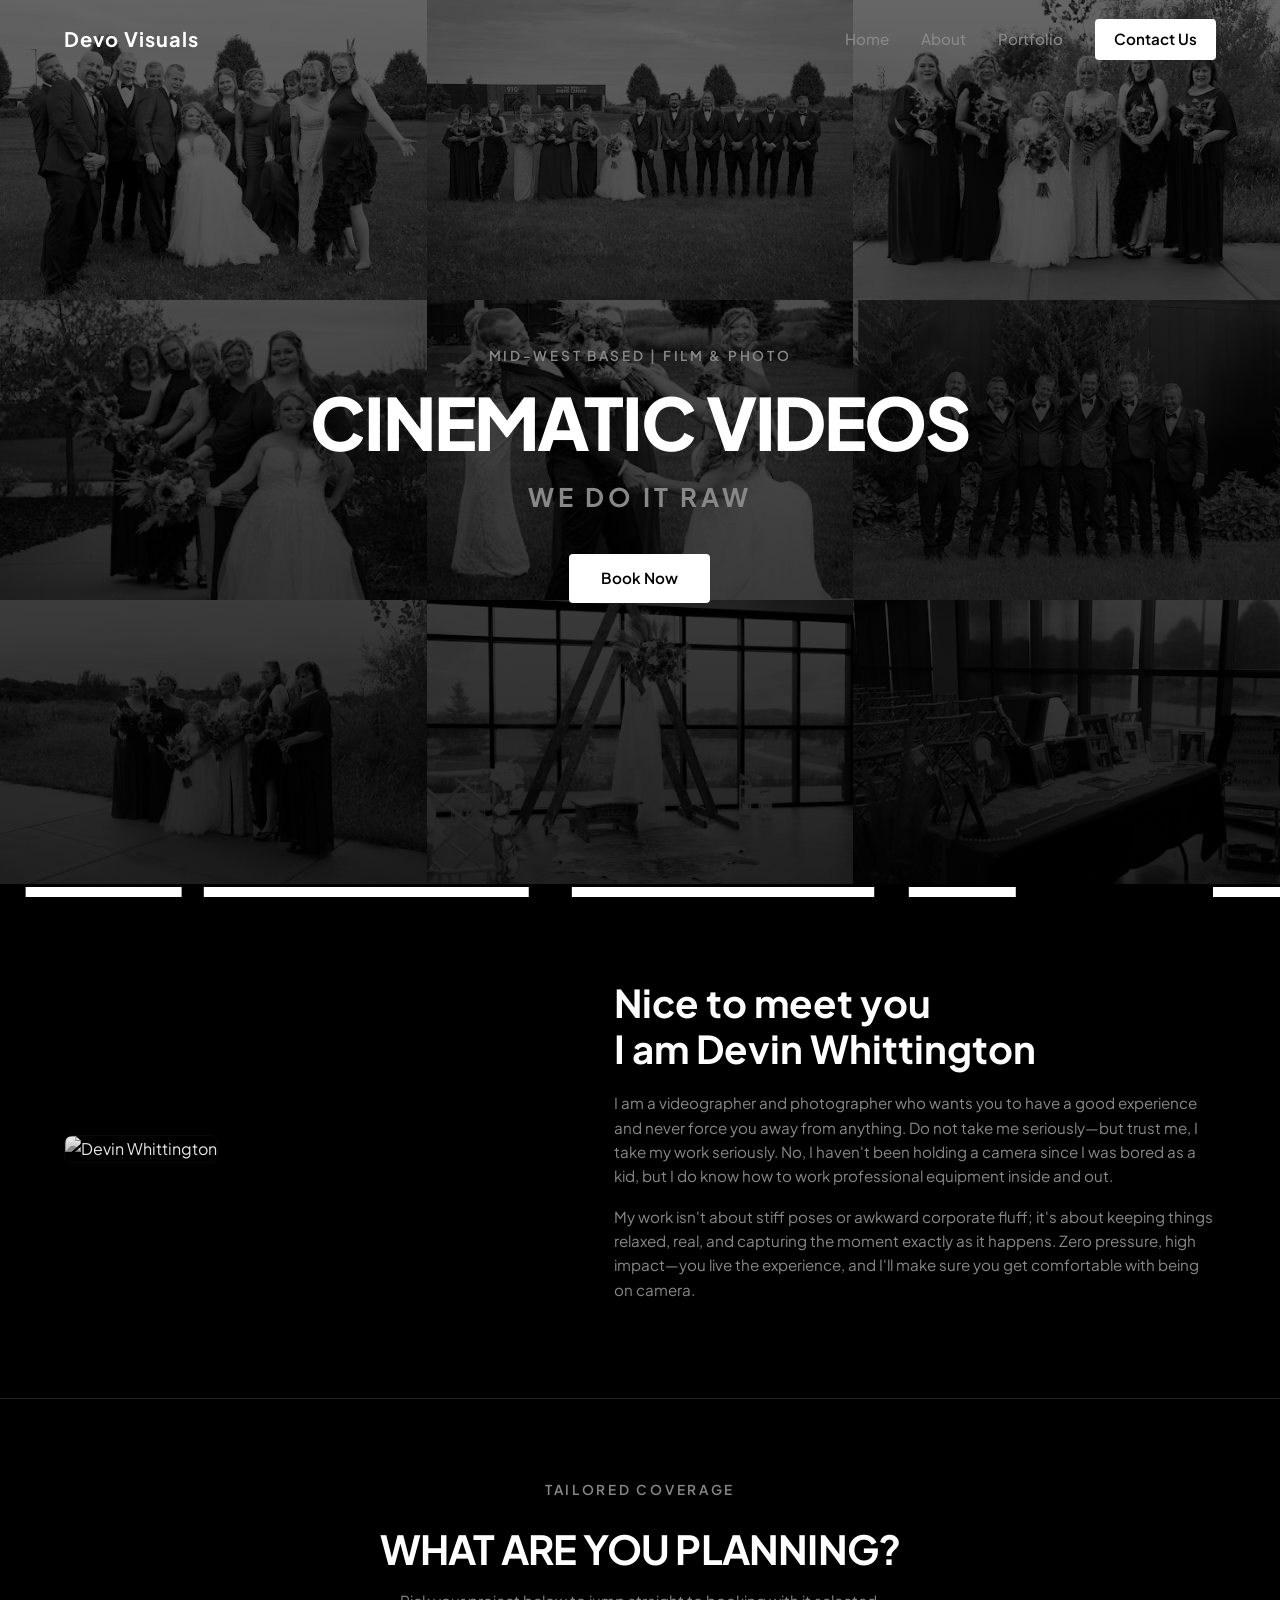
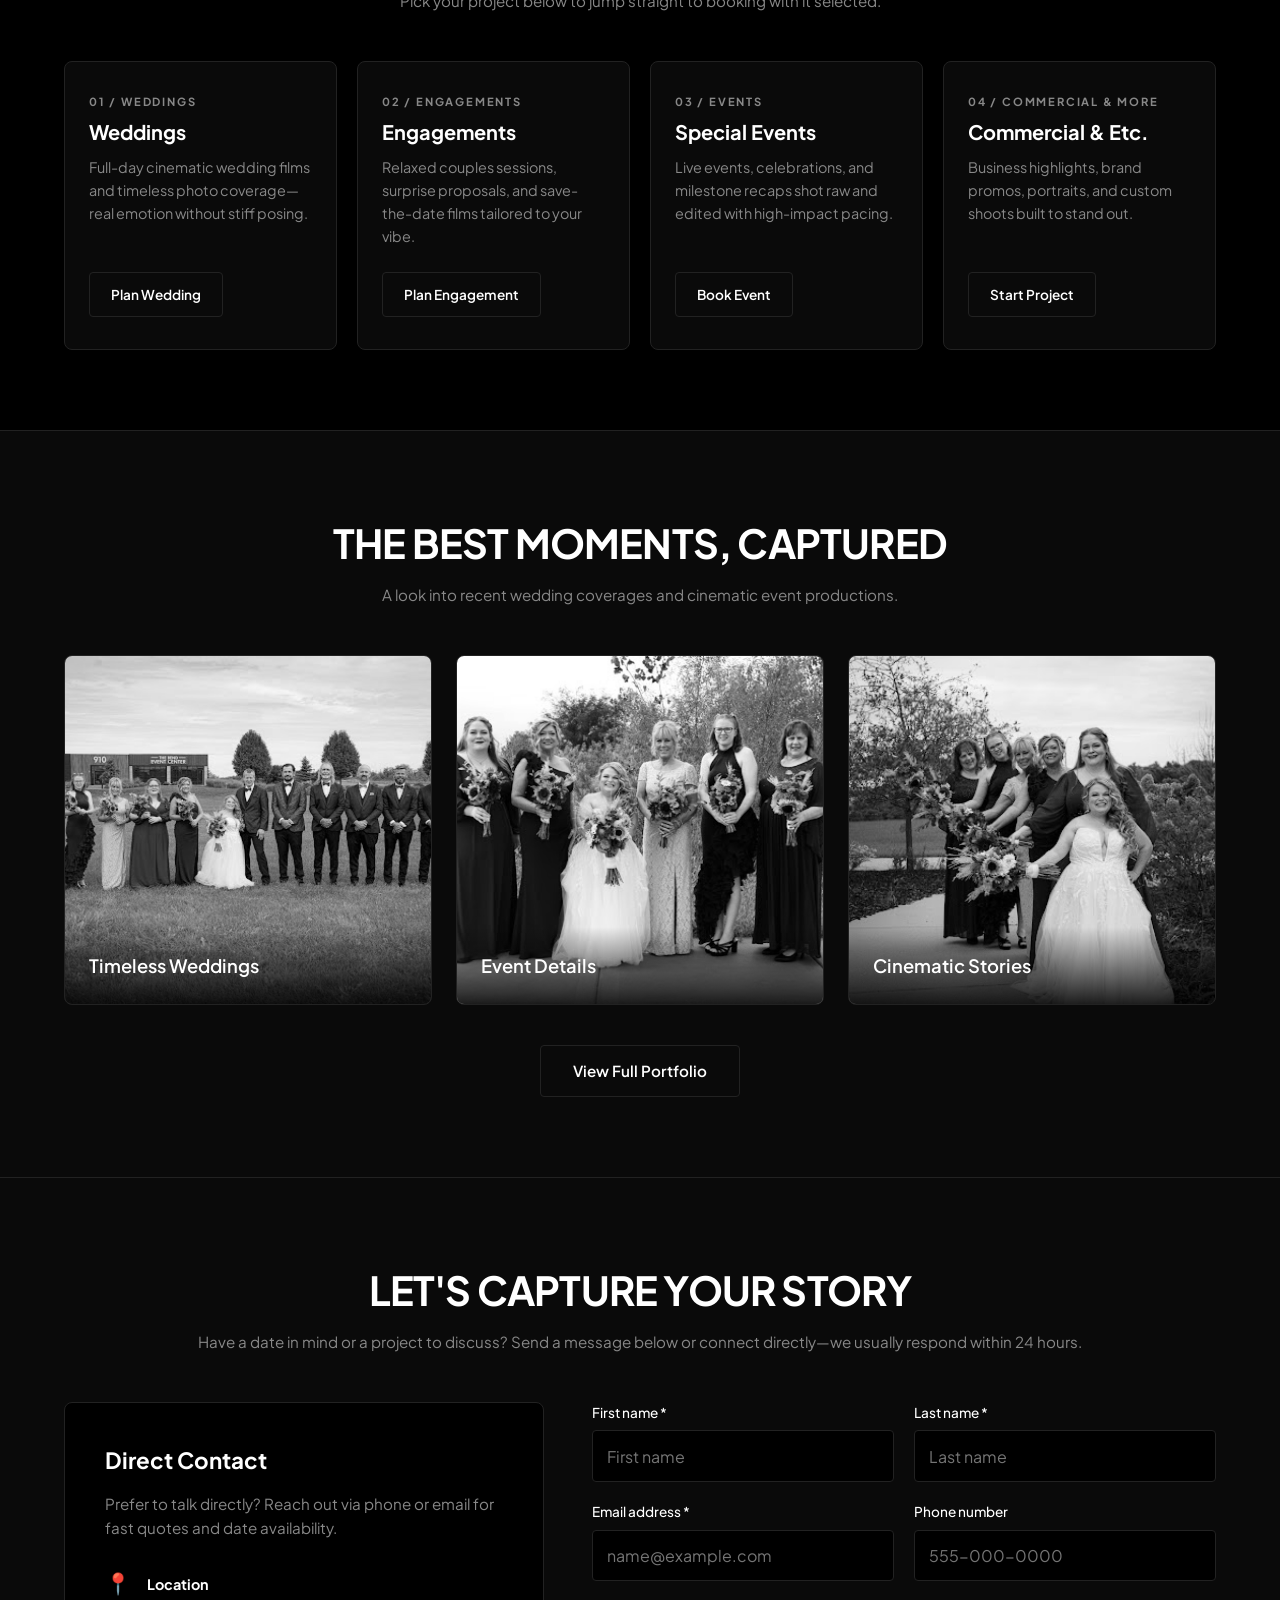
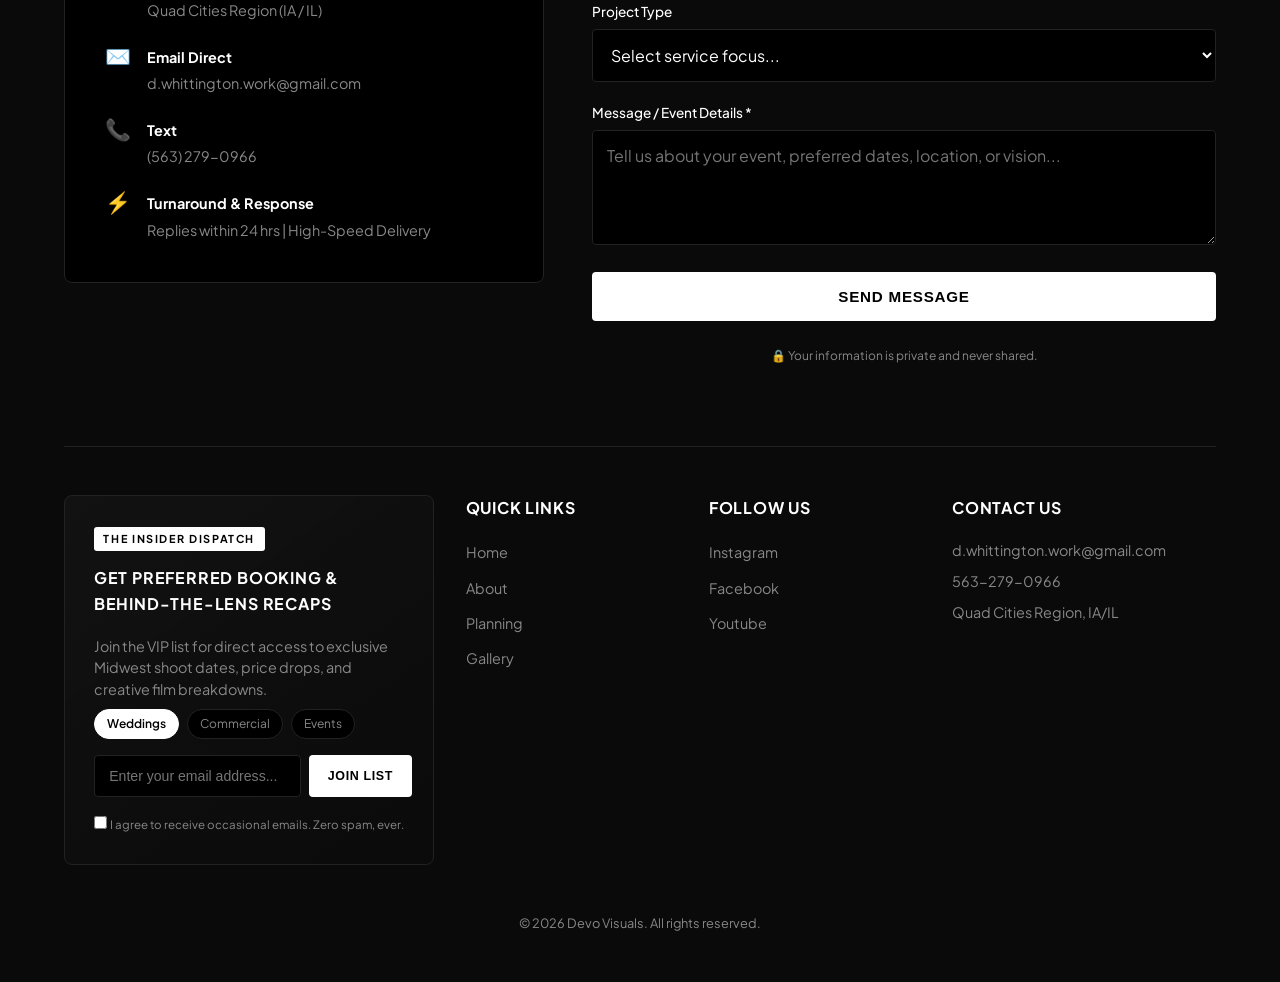
==== commit 1d978fd2: "Revise newsletter thank-you card design Updated the newsletter thank-you card styles and structure." ====
--- a/index.html
+++ b/index.html
@@ -316,10 +316,10 @@
                         </label>
                     </form>
 
-                    <div id="newsletter-thank-you" class="thank-you-card" style="display: none; padding: 2rem 1.5rem;">
-                        <div class="thank-you-badge">ON THE LIST</div>
-                        <h3>You're on the VIP List!</h3>
-                        <p>Thanks for joining. You'll be first in line for Midwest shoot dates, price drops, and behind-the-lens breakdowns.</p>
+<div id="newsletter-thank-you" class="thank-you-card" style="display: none; background-color: #161616; border-color: #2c2c2c; padding: 1.15rem 1rem;">
+                        <div class="thank-you-badge" style="margin-bottom: 0.55rem;">ON THE LIST</div>
+                        <h3 style="font-size: 1.1rem; margin-bottom: 0.35rem;">You're on the VIP List!</h3>
+                        <p style="font-size: 0.82rem; line-height: 1.45;">Thanks for joining. You'll be first in line for Midwest shoot dates, price drops, and behind-the-lens breakdowns.</p>
                     </div>
                 </div>
 
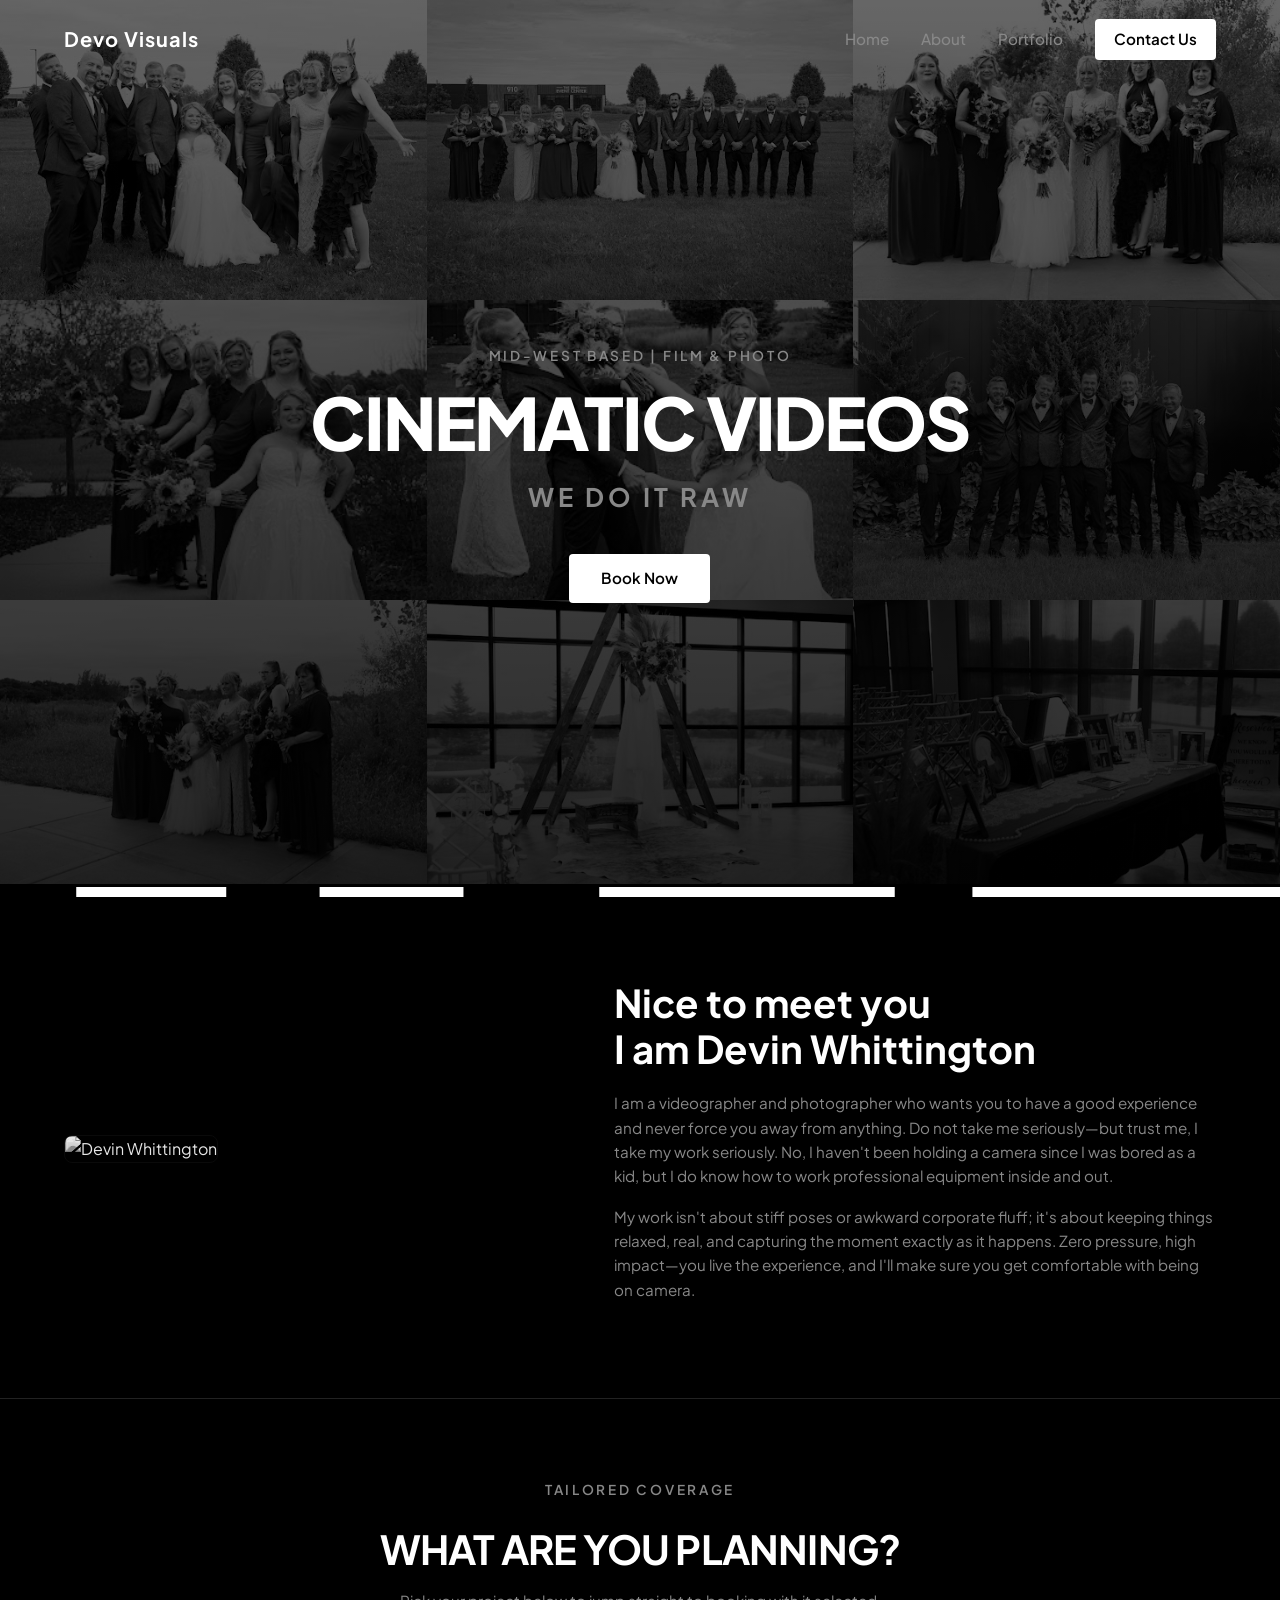
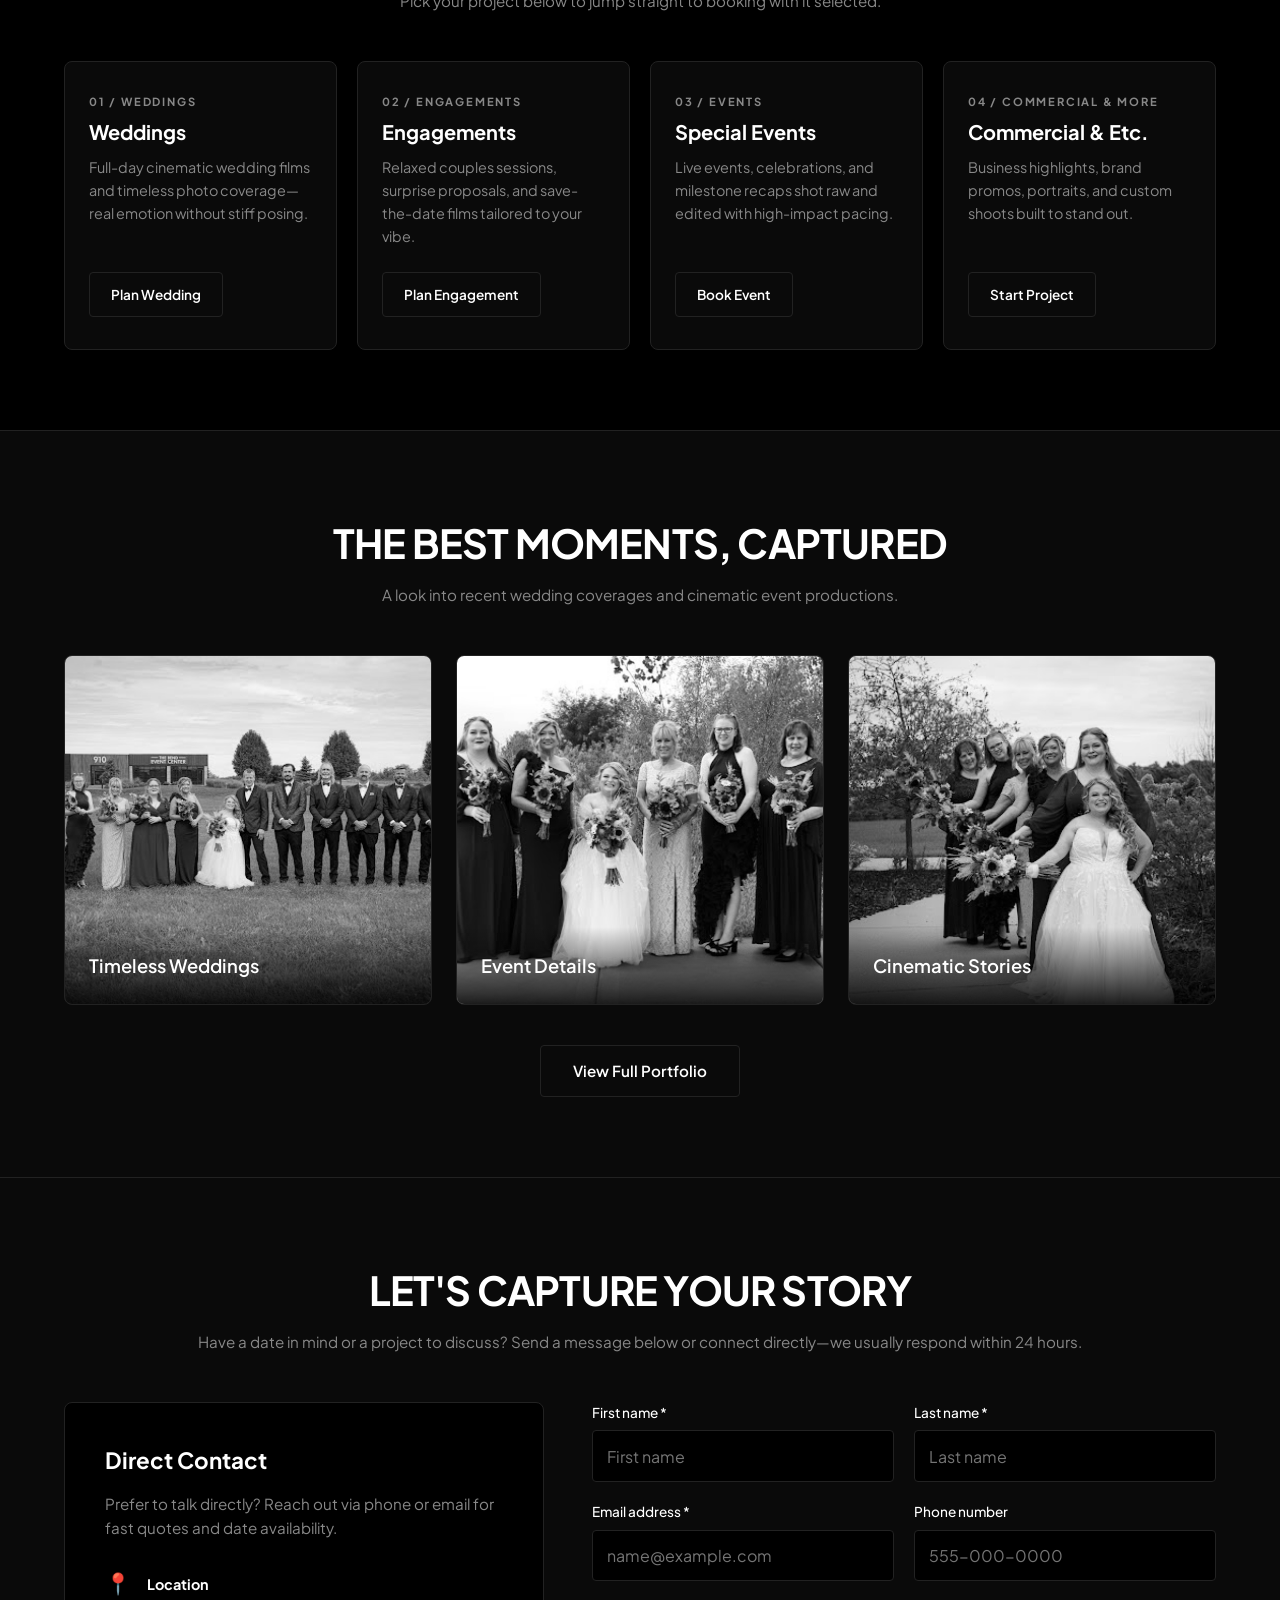
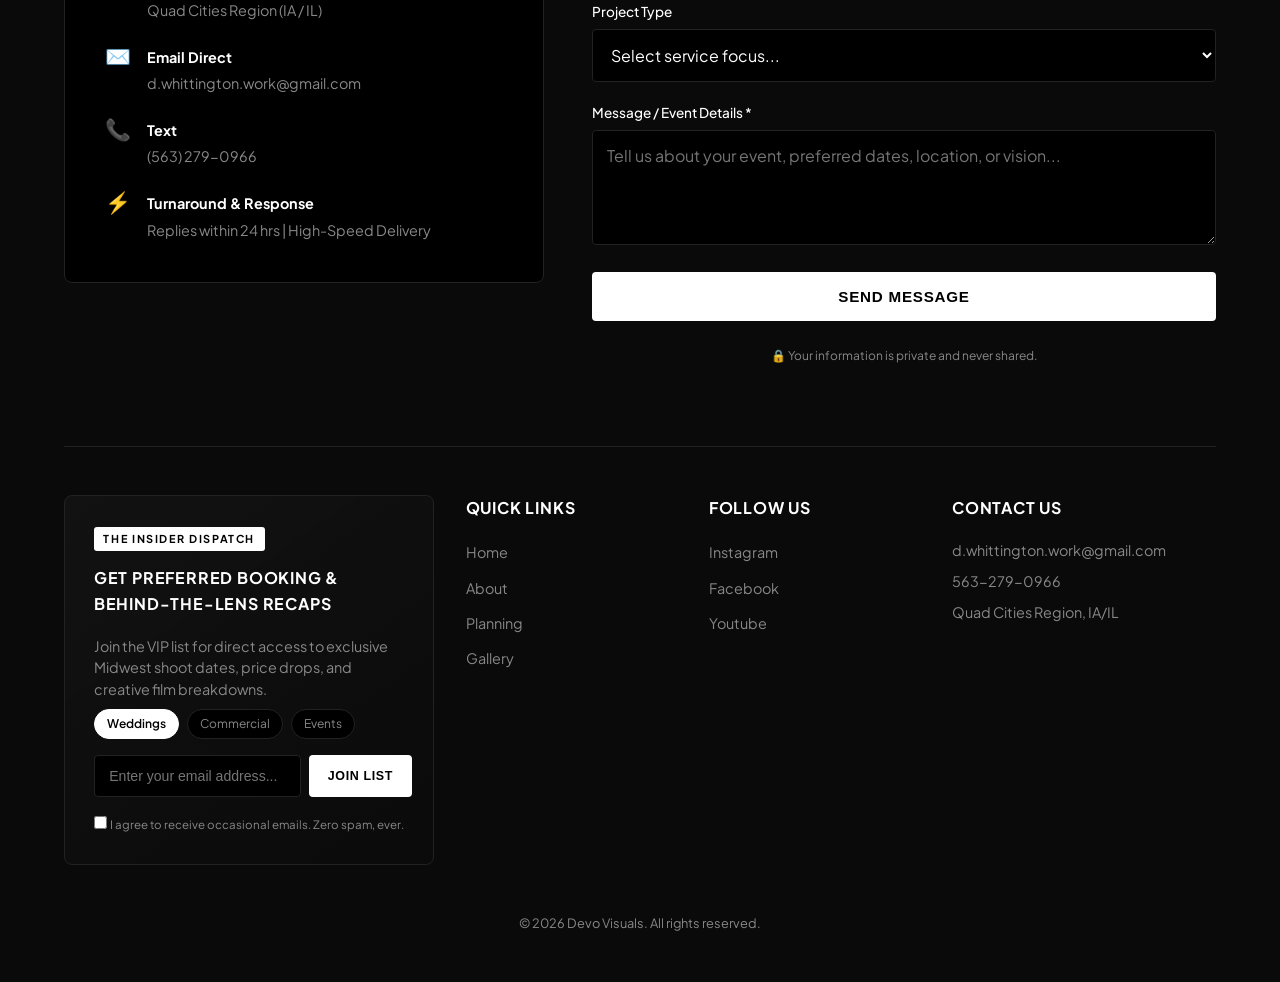
==== commit 6f90752e: "Revise thank you messages and card display style Updated thank you messages for clarity and consiste" ====
--- a/index.html
+++ b/index.html
@@ -273,8 +273,8 @@
                     <!-- Custom Thank You Card (Initially Hidden) -->
                     <div id="thank-you-card" class="thank-you-card" style="display: none;">
                         <div class="thank-you-badge">RECEIVED</div>
-                        <h3>Message Sent Directly to Devin!</h3>
-                        <p>Appreciate you reaching out. I take my work seriously—I'll review your details and get back to you within 24 hours.</p>
+                        <h3>Thank You!</h3>
+                        <p>Thanks for reaching out—our team will review your details and be in touch within 24 hours.</p>
                     </div>
                 </div>
             </div>
@@ -316,7 +316,7 @@
                         </label>
                     </form>
 
-<div id="newsletter-thank-you" class="thank-you-card" style="display: none; background-color: #161616; border-color: #2c2c2c; padding: 1.15rem 1rem;">
+                    <div id="newsletter-thank-you" class="thank-you-card" style="display: none; background-color: #161616; border-color: #2c2c2c; padding: 1.15rem 1rem;">
                         <div class="thank-you-badge" style="margin-bottom: 0.55rem;">ON THE LIST</div>
                         <h3 style="font-size: 1.1rem; margin-bottom: 0.35rem;">You're on the VIP List!</h3>
                         <p style="font-size: 0.82rem; line-height: 1.45;">Thanks for joining. You'll be first in line for Midwest shoot dates, price drops, and behind-the-lens breakdowns.</p>
@@ -508,7 +508,7 @@
 
                     if (result.success) {
                         contactForm.style.display = 'none';
-                        thankYouCard.style.display = 'block';
+                        thankYouCard.style.display = 'flex';
                     } else {
                         alert('Something went wrong. Please try again!');
                         submitBtn.disabled = false;
